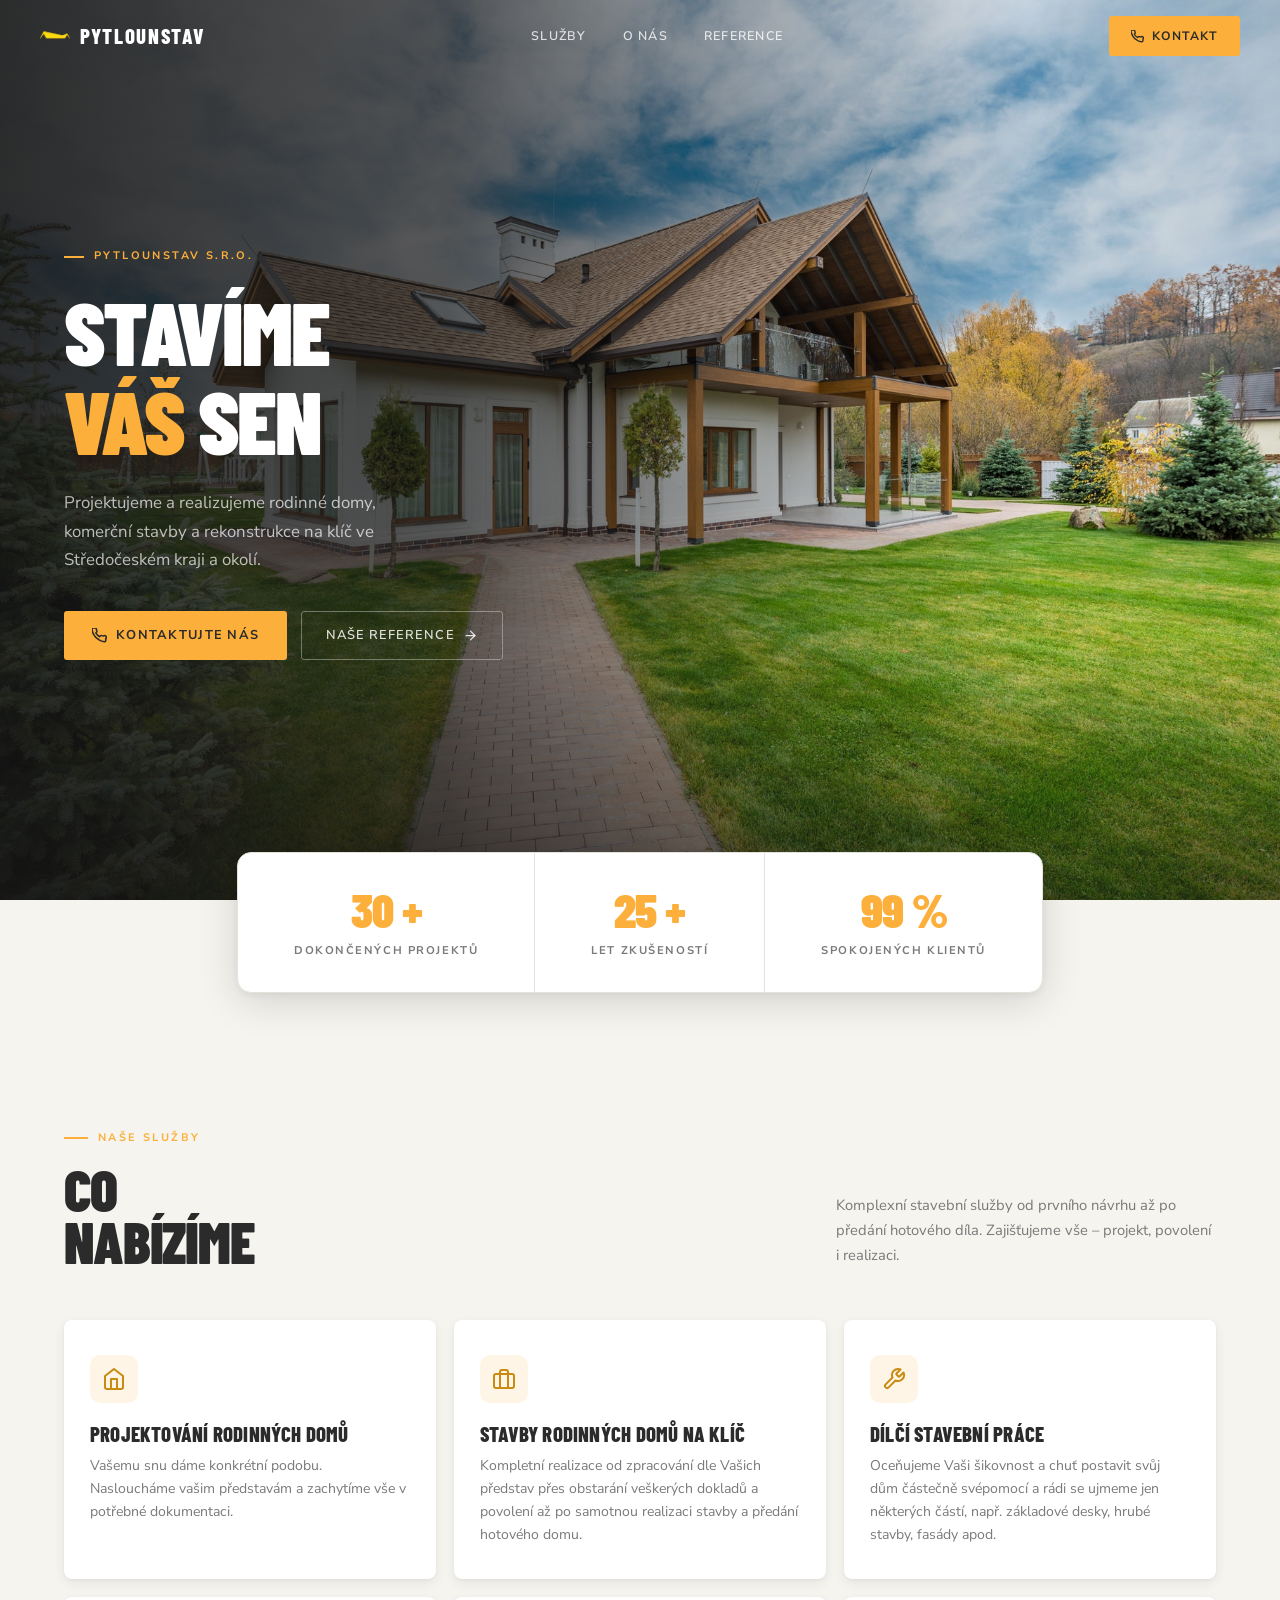
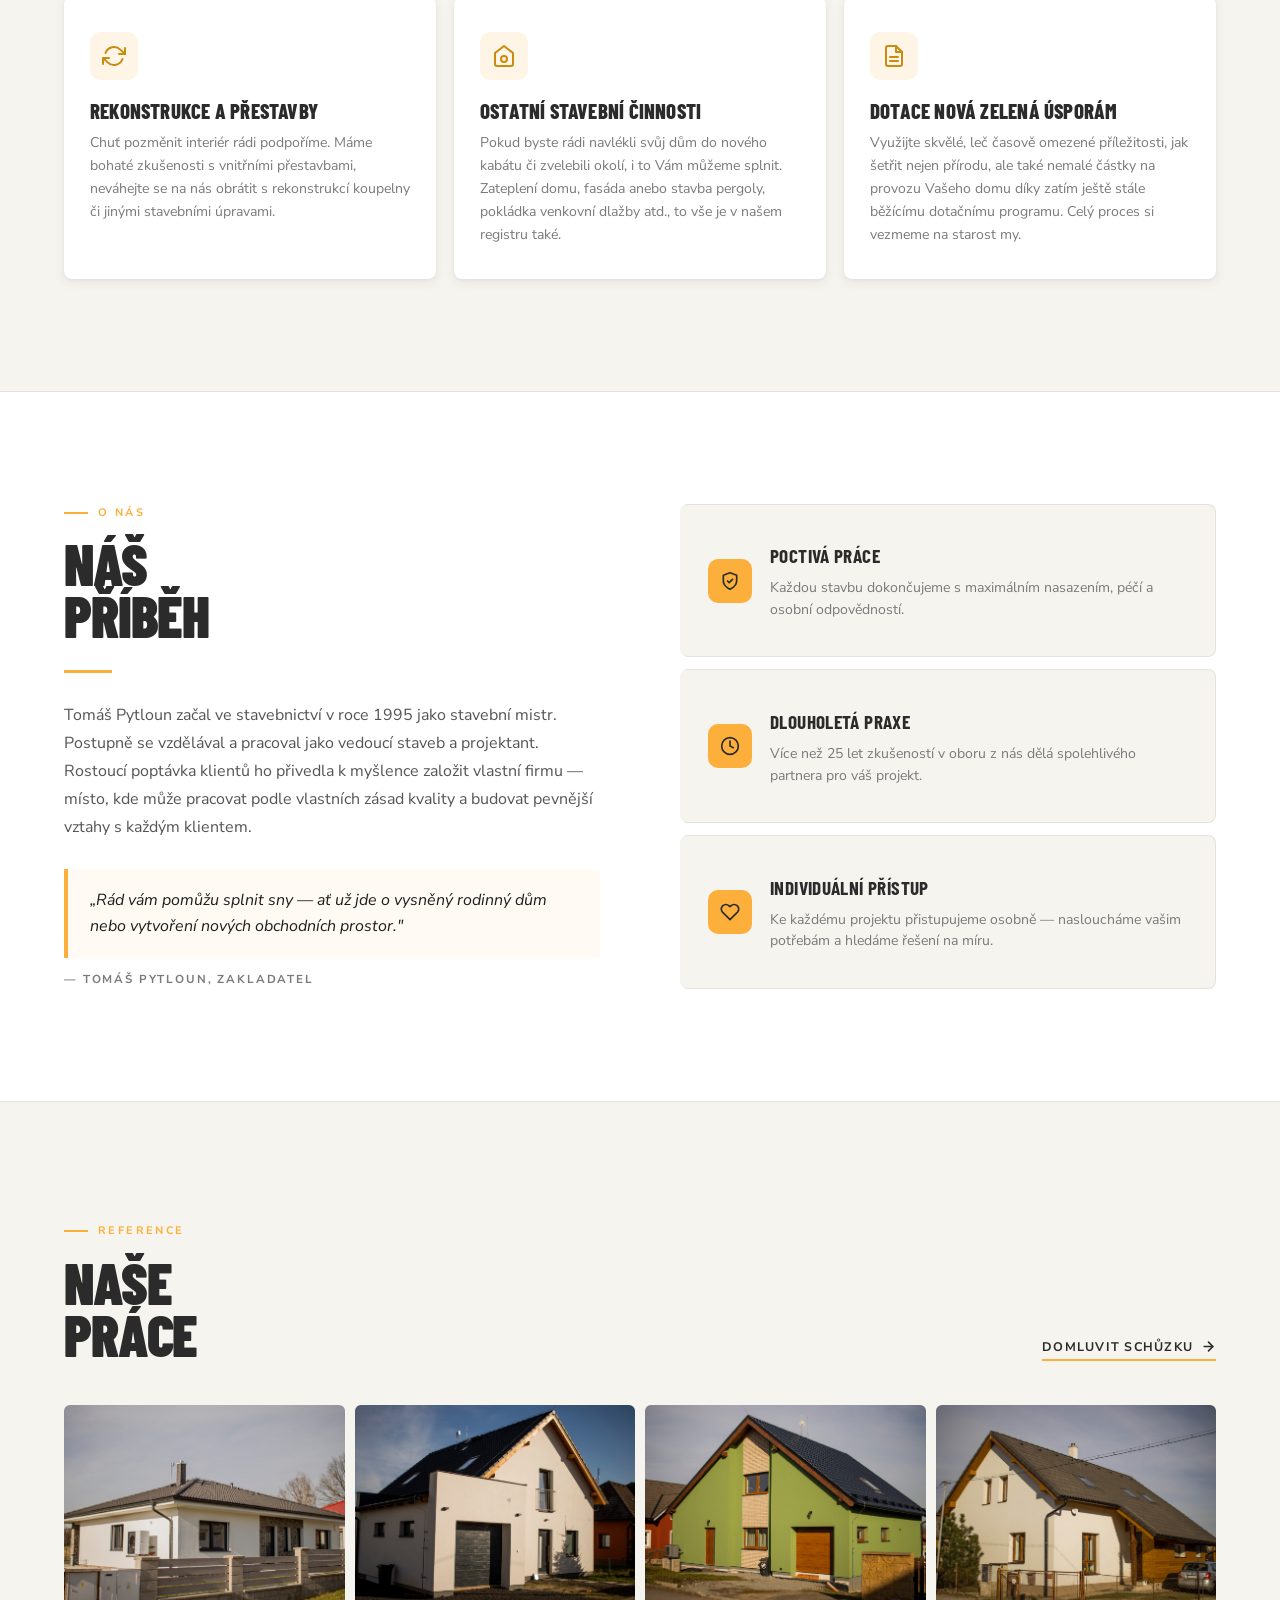
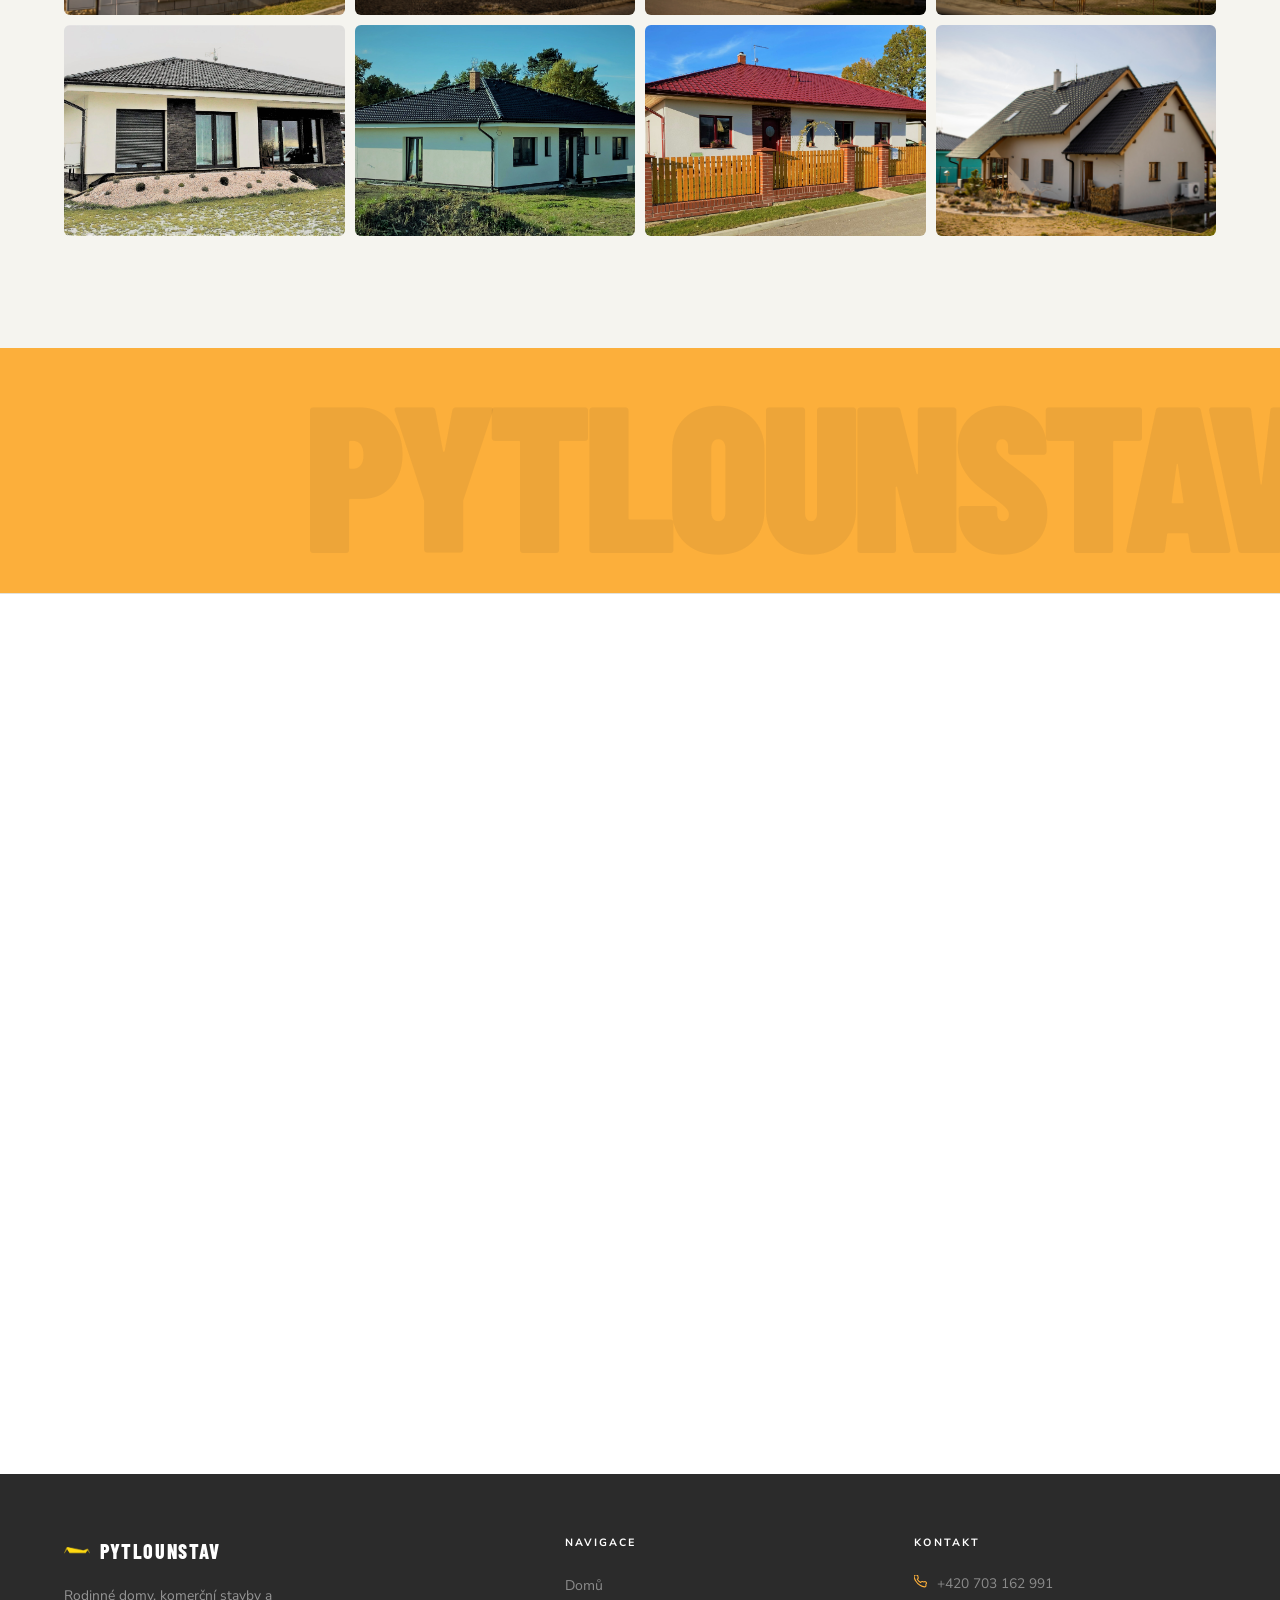
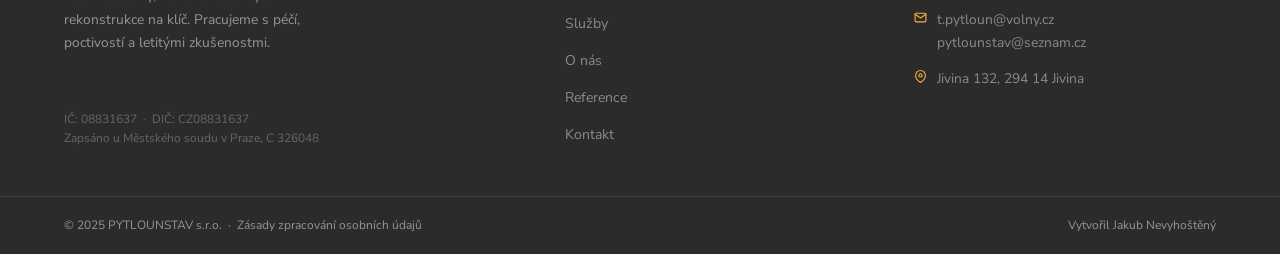
==== index.html @ 1414e933 "first commit" ====
<!DOCTYPE html>
<html lang="cs">
<head>
  <meta charset="UTF-8">
  <meta name="viewport" content="width=device-width, initial-scale=1.0">
  <title>PYTLOUNSTAV s.r.o. — Projektujeme a stavíme váš sen</title>
  <meta name="description" content="Rodinné domy, komerční stavby a rekonstrukce na klíč. Zkušenosti od roku 1995. Jivina, Středočeský kraj.">
  <link rel="preconnect" href="https://fonts.googleapis.com">
  <link rel="preconnect" href="https://fonts.gstatic.com" crossorigin>
  <link rel="stylesheet" href="style.css">
</head>
<body>

  <!-- ═══════════════ NAVBAR ═════════════════════════ -->
  <nav id="navbar">
    <div class="nav-inner">

      <a href="#domů" class="nav-logo">
        <img src="media/logo.png" alt="" class="nav-logo-img">
        PYTLOUNSTAV
      </a>

      <ul class="nav-links">
        <li><a href="#sluzby">Služby</a></li>
        <li><a href="#o-nas">O nás</a></li>
        <li><a href="#reference">Reference</a></li>
      </ul>

      <a href="#kontakt" class="nav-cta">
        <svg width="13" height="13" viewBox="0 0 24 24" fill="none" stroke="currentColor" stroke-width="2.5" stroke-linecap="round" stroke-linejoin="round">
          <path d="M22 16.92v3a2 2 0 01-2.18 2 19.79 19.79 0 01-8.63-3.07A19.5 19.5 0 013.07 10.81 19.79 19.79 0 01.01 2.18 2 2 0 012 0h3a2 2 0 012 1.72c.127.96.361 1.903.7 2.81a2 2 0 01-.45 2.11L6.09 7.91a16 16 0 006 6l1.27-1.27a2 2 0 012.11-.45c.907.339 1.85.573 2.81.7A2 2 0 0122 16.92z"/>
        </svg>
        Kontakt
      </a>

      <button class="menu-btn" id="menuBtn" aria-label="Otevřít menu" aria-expanded="false">
        <span class="bar"></span>
        <span class="bar"></span>
        <span class="bar"></span>
      </button>

    </div>
  </nav>

  <!-- Mobile menu -->
  <div id="mobile-menu" role="dialog" aria-label="Navigace">
    <a href="#sluzby">Služby</a>
    <a href="#o-nas">O nás</a>
    <a href="#reference">Reference</a>
    <a href="#kontakt" class="mob-cta">
      <svg width="13" height="13" viewBox="0 0 24 24" fill="none" stroke="currentColor" stroke-width="2.5" stroke-linecap="round" stroke-linejoin="round">
        <path d="M22 16.92v3a2 2 0 01-2.18 2 19.79 19.79 0 01-8.63-3.07A19.5 19.5 0 013.07 10.81 19.79 19.79 0 01.01 2.18 2 2 0 012 0h3a2 2 0 012 1.72c.127.96.361 1.903.7 2.81a2 2 0 01-.45 2.11L6.09 7.91a16 16 0 006 6l1.27-1.27a2 2 0 012.11-.45c.907.339 1.85.573 2.81.7A2 2 0 0122 16.92z"/>
      </svg>
      Kontakt
    </a>
  </div>

  <!-- ═══════════════ HERO — full bleed ══════════════ -->
  <section id="domů" class="hero">

    <div class="hero-bg">
      <img
        src="media/hero.jpg"
        alt="Rodinný dům od PYTLOUNSTAV"
        class="hero-bg-img"
      >
    </div>

    <div class="hero-content">
      <div class="hero-text">

        <div class="hero-tag">Pytlounstav s.r.o.</div>

        <h1 class="hero-h1">
          Stavíme<br>
          <span class="accent">váš</span> sen
        </h1>

        <p class="hero-sub">
          Projektujeme a realizujeme rodinné domy, komerční stavby
          a rekonstrukce na klíč ve Středočeském kraji a okolí.
        </p>

        <div class="hero-buttons">
          <a href="#kontakt" class="btn-primary">
            <svg width="15" height="15" viewBox="0 0 24 24" fill="none" stroke="currentColor" stroke-width="2.5" stroke-linecap="round" stroke-linejoin="round">
              <path d="M22 16.92v3a2 2 0 01-2.18 2 19.79 19.79 0 01-8.63-3.07A19.5 19.5 0 013.07 10.81 19.79 19.79 0 01.01 2.18 2 2 0 012 0h3a2 2 0 012 1.72c.127.96.361 1.903.7 2.81a2 2 0 01-.45 2.11L6.09 7.91a16 16 0 006 6l1.27-1.27a2 2 0 012.11-.45c.907.339 1.85.573 2.81.7A2 2 0 0122 16.92z"/>
            </svg>
            Kontaktujte nás
          </a>
          <a href="#reference" class="btn-ghost">
            Naše reference
            <svg width="15" height="15" viewBox="0 0 24 24" fill="none" stroke="currentColor" stroke-width="2" stroke-linecap="round" stroke-linejoin="round">
              <line x1="5" y1="12" x2="19" y2="12"/>
              <polyline points="12 5 19 12 12 19"/>
            </svg>
          </a>
        </div>

      </div>
    </div>

  </section>

  <!-- ═══════════════ STATS ══════════════════════════ -->
  <section class="stats-section">
    <div class="stats-group">
      <div class="stat-item">
        <div class="stat-num" data-target="30" data-suffix=" +">0</div>
        <div class="stat-label">Dokončených projektů</div>
      </div>
      <div class="stat-item">
        <div class="stat-num" data-target="25" data-suffix=" +">0</div>
        <div class="stat-label">Let zkušeností</div>
      </div>
      <div class="stat-item">
        <div class="stat-num" data-target="100" data-suffix=" %">0</div>
        <div class="stat-label">Spokojených klientů</div>
      </div>
    </div>
  </section>

  <!-- ═══════════════ SERVICES ═══════════════════════ -->
  <section id="sluzby" class="services-section">
    <div class="services-inner">

      <div class="services-header">
        <div>
          <div class="section-label reveal">Naše služby</div>
          <h2 class="services-h2 reveal reveal-delay-1">Co<br>nabízíme</h2>
        </div>
        <p class="services-desc reveal reveal-delay-2">
          Komplexní stavební služby od prvního návrhu až po předání
          hotového díla. Zajišťujeme vše – projekt, povolení i realizaci.
        </p>
      </div>

      <div class="services-grid">

        <div class="service-card reveal">
          <div class="service-icon">
            <svg width="24" height="24" viewBox="0 0 24 24" fill="none" stroke="currentColor" stroke-width="2" stroke-linecap="round" stroke-linejoin="round">
              <path d="M3 9l9-7 9 7v11a2 2 0 01-2 2H5a2 2 0 01-2-2z"/>
              <polyline points="9 22 9 12 15 12 15 22"/>
            </svg>
          </div>
          <h3 class="service-title">Projektování rodinných domů</h3>
          <p class="service-desc">Vašemu snu dáme konkrétní podobu. Nasloucháme vašim představám a zachytíme vše v potřebné dokumentaci.</p>
        </div>

        <div class="service-card reveal reveal-delay-1">
          <div class="service-icon">
            <svg width="24" height="24" viewBox="0 0 24 24" fill="none" stroke="currentColor" stroke-width="2" stroke-linecap="round" stroke-linejoin="round">
              <rect x="2" y="7" width="20" height="14" rx="2" ry="2"/>
              <path d="M16 21V5a2 2 0 00-2-2h-4a2 2 0 00-2 2v16"/>
            </svg>
          </div>
          <h3 class="service-title">Stavby rodinných domů na klíč</h3>
          <p class="service-desc">Kompletní realizace od zpracování dle Vašich představ přes obstarání veškerých dokladů a povolení až po samotnou realizaci stavby a předání hotového domu.</p>
        </div>

        <div class="service-card reveal reveal-delay-2">
          <div class="service-icon">
            <svg width="24" height="24" viewBox="0 0 24 24" fill="none" stroke="currentColor" stroke-width="2" stroke-linecap="round" stroke-linejoin="round">
              <path d="M14.7 6.3a1 1 0 000 1.4l1.6 1.6a1 1 0 001.4 0l3.77-3.77a6 6 0 01-7.94 7.94l-6.91 6.91a2.12 2.12 0 01-3-3l6.91-6.91a6 6 0 017.94-7.94l-3.76 3.76z"/>
            </svg>
          </div>
          <h3 class="service-title">Dílčí stavební práce</h3>
          <p class="service-desc">Oceňujeme Vaši šikovnost a chuť postavit svůj dům částečně svépomocí a rádi se ujmeme jen některých částí, např. základové desky, hrubé stavby, fasády apod.</p>
        </div>

        <div class="service-card reveal reveal-delay-1">
          <div class="service-icon">
            <svg width="24" height="24" viewBox="0 0 24 24" fill="none" stroke="currentColor" stroke-width="2" stroke-linecap="round" stroke-linejoin="round">
              <polyline points="23 4 23 10 17 10"/>
              <polyline points="1 20 1 14 7 14"/>
              <path d="M3.51 9a9 9 0 0114.85-3.36L23 10M1 14l4.64 4.36A9 9 0 0020.49 15"/>
            </svg>
          </div>
          <h3 class="service-title">Rekonstrukce a přestavby</h3>
          <p class="service-desc">Chuť pozměnit interiér rádi podpoříme. Máme bohaté zkušenosti s vnitřními přestavbami, neváhejte se na nás obrátit s rekonstrukcí koupelny či jinými stavebními úpravami.</p>
        </div>

        <div class="service-card reveal reveal-delay-2">
          <div class="service-icon">
            <svg width="24" height="24" viewBox="0 0 24 24" fill="none" stroke="currentColor" stroke-width="2" stroke-linecap="round" stroke-linejoin="round">
              <path d="M3 9l9-7 9 7v11a2 2 0 01-2 2H5a2 2 0 01-2-2z"/>
              <circle cx="12" cy="15" r="3"/>
            </svg>
          </div>
          <h3 class="service-title">Ostatní stavební činnosti</h3>
          <p class="service-desc">Pokud byste rádi navlékli svůj dům do nového kabátu či zvelebili okolí, i to Vám můžeme splnit. Zateplení domu, fasáda anebo stavba pergoly, pokládka venkovní dlažby atd., to vše je v našem registru také.</p>
        </div>

        <div class="service-card reveal reveal-delay-3">
          <div class="service-icon">
            <svg width="24" height="24" viewBox="0 0 24 24" fill="none" stroke="currentColor" stroke-width="2" stroke-linecap="round" stroke-linejoin="round">
              <path d="M14 2H6a2 2 0 00-2 2v16a2 2 0 002 2h12a2 2 0 002-2V8z"/>
              <polyline points="14 2 14 8 20 8"/>
              <line x1="16" y1="13" x2="8" y2="13"/>
              <line x1="16" y1="17" x2="8" y2="17"/>
            </svg>
          </div>
          <h3 class="service-title">Dotace Nová zelená úsporám</h3>
          <p class="service-desc">Využijte skvělé, leč časově omezené příležitosti, jak šetřit nejen přírodu, ale také nemalé částky na provozu Vašeho domu díky zatím ještě stále běžícímu dotačnímu programu. Celý proces si vezmeme na starost my.</p>
        </div>

      </div>
    </div>
  </section>

  <!-- ═══════════════ ABOUT ═══════════════════════════ -->
  <section id="o-nas" class="about-section">
    <div class="about-inner">

      <div class="about-left">
        <div class="section-label reveal">O nás</div>
        <h2 class="about-h2 reveal reveal-delay-1">Náš<br>příběh</h2>
        <div class="about-rule reveal reveal-delay-2"></div>

        <p class="about-body reveal reveal-delay-2">
          Tomáš Pytloun začal ve stavebnictví v roce 1995 jako stavební mistr.
          Postupně se vzdělával a pracoval jako vedoucí staveb a projektant.
          Rostoucí poptávka klientů ho přivedla k myšlence založit vlastní firmu —
          místo, kde může pracovat podle vlastních zásad kvality a budovat
          pevnější vztahy s každým klientem.
        </p>

        <blockquote class="about-quote reveal reveal-delay-3">
          „Rád vám pomůžu splnit sny — ať už jde o vysněný rodinný dům
          nebo vytvoření nových obchodních prostor."
        </blockquote>
        <p class="about-author reveal reveal-delay-3">— Tomáš Pytloun, zakladatel</p>
      </div>

      <div class="values">

        <div class="value-card reveal reveal-delay-1">
          <div class="value-icon">
            <svg width="20" height="20" viewBox="0 0 24 24" fill="none" stroke="currentColor" stroke-width="2" stroke-linecap="round" stroke-linejoin="round">
              <path d="M12 22s8-4 8-10V5l-8-3-8 3v7c0 6 8 10 8 10z"/>
              <polyline points="9 12 11 14 15 10"/>
            </svg>
          </div>
          <div>
            <div class="value-title">Poctivá práce</div>
            <p class="value-desc">Každou stavbu dokončujeme s maximálním nasazením, péčí a osobní odpovědností.</p>
          </div>
        </div>

        <div class="value-card reveal reveal-delay-2">
          <div class="value-icon">
            <svg width="20" height="20" viewBox="0 0 24 24" fill="none" stroke="currentColor" stroke-width="2" stroke-linecap="round" stroke-linejoin="round">
              <circle cx="12" cy="12" r="10"/>
              <polyline points="12 6 12 12 16 14"/>
            </svg>
          </div>
          <div>
            <div class="value-title">Dlouholetá praxe</div>
            <p class="value-desc">Více než 25 let zkušeností v oboru z nás dělá spolehlivého partnera pro váš projekt.</p>
          </div>
        </div>

        <div class="value-card reveal reveal-delay-3">
          <div class="value-icon">
            <svg width="20" height="20" viewBox="0 0 24 24" fill="none" stroke="currentColor" stroke-width="2" stroke-linecap="round" stroke-linejoin="round">
              <path d="M20.84 4.61a5.5 5.5 0 00-7.78 0L12 5.67l-1.06-1.06a5.5 5.5 0 00-7.78 7.78l1.06 1.06L12 21.23l7.78-7.78 1.06-1.06a5.5 5.5 0 000-7.78z"/>
            </svg>
          </div>
          <div>
            <div class="value-title">Individuální přístup</div>
            <p class="value-desc">Ke každému projektu přistupujeme osobně — nasloucháme vašim potřebám a hledáme řešení na míru.</p>
          </div>
        </div>

      </div>

    </div>
  </section>

  <!-- ═══════════════ PORTFOLIO ══════════════════════ -->
  <section id="reference" class="portfolio-section">
    <div class="portfolio-inner">

      <div class="portfolio-header">
        <div>
          <div class="section-label reveal">Reference</div>
          <h2 class="portfolio-h2 reveal reveal-delay-1">Naše<br>práce</h2>
        </div>
        <a href="#kontakt" class="portfolio-link reveal reveal-delay-2">
          Domluvit schůzku
          <svg width="15" height="15" viewBox="0 0 24 24" fill="none" stroke="currentColor" stroke-width="2.5" stroke-linecap="round" stroke-linejoin="round">
            <line x1="5" y1="12" x2="19" y2="12"/>
            <polyline points="12 5 19 12 12 19"/>
          </svg>
        </a>
      </div>

      <div class="portfolio-grid">
        <div class="portfolio-item reveal"           data-index="0"><img src="media/reference/IMG_0003-scaled.jpg" alt="Rodinný dům — referenční projekt PYTLOUNSTAV"></div>
        <div class="portfolio-item reveal reveal-delay-1" data-index="1"><img src="media/reference/IMG_0024-scaled.jpg" alt="Rodinný dům — referenční projekt PYTLOUNSTAV"></div>
        <div class="portfolio-item reveal reveal-delay-2" data-index="2"><img src="media/reference/IMG_0034-scaled.jpg" alt="Rodinný dům — referenční projekt PYTLOUNSTAV"></div>
        <div class="portfolio-item reveal reveal-delay-3" data-index="3"><img src="media/reference/IMG_0050-scaled.jpg" alt="Rodinný dům — referenční projekt PYTLOUNSTAV"></div>
        <div class="portfolio-item reveal reveal-delay-1" data-index="4"><img src="media/reference/IMG_4329-5-scaled.jpg" alt="Rodinný dům — referenční projekt PYTLOUNSTAV"></div>
        <div class="portfolio-item reveal reveal-delay-2" data-index="5"><img src="media/reference/IMG_7160-1-scaled.jpg" alt="Rodinný dům — referenční projekt PYTLOUNSTAV"></div>
        <div class="portfolio-item reveal reveal-delay-3" data-index="6"><img src="media/reference/IMG_7165-scaled.jpg" alt="Rodinný dům — referenční projekt PYTLOUNSTAV"></div>
        <div class="portfolio-item reveal reveal-delay-4" data-index="7"><img src="media/reference/IMG_9966-scaled.jpg" alt="Rodinný dům — referenční projekt PYTLOUNSTAV"></div>
      </div>

    </div>
  </section>

  <!-- ═══════════════ CTA STRIP ══════════════════════ -->
  <section class="cta-strip">
    <div class="cta-inner">
      <h2 class="cta-h2 reveal">
        Líbí se vám naše práce? Neváhejte nás kontaktovat.
      </h2>
      <a href="#kontakt" class="btn-dark reveal reveal-delay-2">
        Domluvit schůzku
        <svg width="15" height="15" viewBox="0 0 24 24" fill="none" stroke="currentColor" stroke-width="2.5" stroke-linecap="round" stroke-linejoin="round">
          <line x1="5" y1="12" x2="19" y2="12"/>
          <polyline points="12 5 19 12 12 19"/>
        </svg>
      </a>
    </div>
  </section>

  <!-- ═══════════════ CONTACT ════════════════════════ -->
  <section id="kontakt" class="contact-section">
    <div class="contact-inner">

      <!-- Left: contact info -->
      <div>
        <div class="section-label reveal">Kontakt</div>
        <h2 class="contact-h2 reveal reveal-delay-1">Pojďme<br>se sejít</h2>
        <p class="contact-sub reveal reveal-delay-2">
          Rádi se s Vámi podělíme o letité zkušenosti z praxe a probereme s Vámi možnosti tak, aby se proveditelnost mohla potkat s Vaším snem.
        </p>

        <div class="contact-items">
          <div class="contact-item reveal reveal-delay-1">
            <div class="contact-icon">
              <svg width="17" height="17" viewBox="0 0 24 24" fill="none" stroke="currentColor" stroke-width="2" stroke-linecap="round" stroke-linejoin="round">
                <path d="M22 16.92v3a2 2 0 01-2.18 2 19.79 19.79 0 01-8.63-3.07A19.5 19.5 0 013.07 10.81 19.79 19.79 0 01.01 2.18 2 2 0 012 0h3a2 2 0 012 1.72c.127.96.361 1.903.7 2.81a2 2 0 01-.45 2.11L6.09 7.91a16 16 0 006 6l1.27-1.27a2 2 0 012.11-.45c.907.339 1.85.573 2.81.7A2 2 0 0122 16.92z"/>
              </svg>
            </div>
            <div>
              <div class="contact-item-label">Telefon</div>
              <a href="tel:+420703162991" class="contact-item-value">+420 703 162 991</a>
            </div>
          </div>

          <div class="contact-item reveal reveal-delay-2">
            <div class="contact-icon">
              <svg width="17" height="17" viewBox="0 0 24 24" fill="none" stroke="currentColor" stroke-width="2" stroke-linecap="round" stroke-linejoin="round">
                <path d="M4 4h16c1.1 0 2 .9 2 2v12c0 1.1-.9 2-2 2H4c-1.1 0-2-.9-2-2V6c0-1.1.9-2 2-2z"/>
                <polyline points="22,6 12,13 2,6"/>
              </svg>
            </div>
            <div>
              <div class="contact-item-label">E-mail</div>
              <a href="mailto:t.pytloun@volny.cz" class="contact-item-value">t.pytloun@volny.cz</a>
              <a href="mailto:pytlounstav@seznam.cz" class="contact-item-value2">pytlounstav@seznam.cz</a>
            </div>
          </div>

          <div class="contact-item reveal reveal-delay-3">
            <div class="contact-icon">
              <svg width="17" height="17" viewBox="0 0 24 24" fill="none" stroke="currentColor" stroke-width="2" stroke-linecap="round" stroke-linejoin="round">
                <path d="M21 10c0 7-9 13-9 13s-9-6-9-13a9 9 0 0118 0z"/>
                <circle cx="12" cy="10" r="3"/>
              </svg>
            </div>
            <div>
              <div class="contact-item-label">Adresa</div>
              <div class="contact-item-value">Jivina 132</div>
              <div class="contact-item-value2">294 14 Jivina</div>
            </div>
          </div>
        </div>

      </div>

      <!-- Right: sticky map -->
      <div class="contact-visual reveal reveal-delay-2">
        <iframe
          class="contact-map-iframe"
          src="https://maps.google.com/maps?q=Jivina+132,+294+14+Jivina,+Czech+Republic&z=16&output=embed"
          title="Mapa — PYTLOUNSTAV, Jivina"
          allowfullscreen
          loading="lazy"
          referrerpolicy="no-referrer-when-downgrade"
        ></iframe>
      </div>

    </div>
  </section>

  <!-- ═══════════════ FOOTER ════════════════════════ -->
  <footer class="footer">
    <div class="footer-inner">

      <div>
        <div class="footer-brand">
          <img src="media/logo.png" alt="" class="footer-logo-img">
          PYTLOUNSTAV
        </div>
        <p class="footer-about">
          Rodinné domy, komerční stavby a rekonstrukce na klíč.
          Pracujeme s péčí, poctivostí a letitými zkušenostmi.
        </p>
        <p class="footer-legal">
          IČ: 08831637 &nbsp;·&nbsp; DIČ: CZ08831637<br>
          Zapsáno u Městského soudu v Praze, C 326048
        </p>
      </div>

      <div>
        <div class="footer-heading">Navigace</div>
        <ul class="footer-links">
          <li><a href="#domů">Domů</a></li>
          <li><a href="#sluzby">Služby</a></li>
          <li><a href="#o-nas">O nás</a></li>
          <li><a href="#reference">Reference</a></li>
          <li><a href="#kontakt">Kontakt</a></li>
        </ul>
      </div>

      <div>
        <div class="footer-heading">Kontakt</div>
        <div class="footer-contact-item">
          <svg width="13" height="13" viewBox="0 0 24 24" fill="none" stroke="currentColor" stroke-width="2" stroke-linecap="round" stroke-linejoin="round">
            <path d="M22 16.92v3a2 2 0 01-2.18 2 19.79 19.79 0 01-8.63-3.07A19.5 19.5 0 013.07 10.81 19.79 19.79 0 01.01 2.18 2 2 0 012 0h3a2 2 0 012 1.72c.127.96.361 1.903.7 2.81a2 2 0 01-.45 2.11L6.09 7.91a16 16 0 006 6l1.27-1.27a2 2 0 012.11-.45c.907.339 1.85.573 2.81.7A2 2 0 0122 16.92z"/>
          </svg>
          <a href="tel:+420703162991">+420 703 162 991</a>
        </div>
        <div class="footer-contact-item">
          <svg width="13" height="13" viewBox="0 0 24 24" fill="none" stroke="currentColor" stroke-width="2" stroke-linecap="round" stroke-linejoin="round">
            <path d="M4 4h16c1.1 0 2 .9 2 2v12c0 1.1-.9 2-2 2H4c-1.1 0-2-.9-2-2V6c0-1.1.9-2 2-2z"/>
            <polyline points="22,6 12,13 2,6"/>
          </svg>
          <div>
            <a href="mailto:t.pytloun@volny.cz">t.pytloun@volny.cz</a>
            <a href="mailto:pytlounstav@seznam.cz">pytlounstav@seznam.cz</a>
          </div>
        </div>
        <div class="footer-contact-item">
          <svg width="13" height="13" viewBox="0 0 24 24" fill="none" stroke="currentColor" stroke-width="2" stroke-linecap="round" stroke-linejoin="round">
            <path d="M21 10c0 7-9 13-9 13s-9-6-9-13a9 9 0 0118 0z"/>
            <circle cx="12" cy="10" r="3"/>
          </svg>
          <span>Jivina 132, 294 14 Jivina</span>
        </div>
      </div>

    </div>

    <div class="footer-bottom">
      <span>&copy; 2025 PYTLOUNSTAV s.r.o. &nbsp;·&nbsp; <a href="/zasady-zpracovani-osobnich-udaju" class="footer-bottom-link">Zásady zpracování osobních údajů</a></span>
      <span>Vytvořil Jakub Nevyhoštěný</span>
    </div>
  </footer>

  <!-- ═══════════════ LIGHTBOX ═══════════════════════ -->
  <div id="lightbox" class="lightbox" role="dialog" aria-modal="true" aria-label="Prohlížeč fotografií">
    <button class="lightbox-close" id="lightboxClose" aria-label="Zavřít">
      <svg width="18" height="18" viewBox="0 0 24 24" fill="none" stroke="currentColor" stroke-width="2.5" stroke-linecap="round">
        <line x1="18" y1="6" x2="6" y2="18"/>
        <line x1="6" y1="6" x2="18" y2="18"/>
      </svg>
    </button>
    <button class="lightbox-nav lightbox-prev" id="lightboxPrev" aria-label="Předchozí fotografie">
      <svg width="20" height="20" viewBox="0 0 24 24" fill="none" stroke="currentColor" stroke-width="2.5" stroke-linecap="round" stroke-linejoin="round">
        <polyline points="15 18 9 12 15 6"/>
      </svg>
    </button>
    <button class="lightbox-nav lightbox-next" id="lightboxNext" aria-label="Další fotografie">
      <svg width="20" height="20" viewBox="0 0 24 24" fill="none" stroke="currentColor" stroke-width="2.5" stroke-linecap="round" stroke-linejoin="round">
        <polyline points="9 18 15 12 9 6"/>
      </svg>
    </button>
    <div class="lightbox-body">
      <img class="lightbox-img" id="lightboxImg" src="" alt="">
    </div>
    <div class="lightbox-counter" id="lightboxCounter">1 / 8</div>
  </div>

  <!-- Scroll to top -->
  <button class="scroll-top" id="scrollTop" aria-label="Zpět nahoru">
    <svg width="18" height="18" viewBox="0 0 24 24" fill="none" stroke="currentColor" stroke-width="2.5" stroke-linecap="round" stroke-linejoin="round">
      <polyline points="18 15 12 9 6 15"/>
    </svg>
  </button>

  <script src="script.js"></script>
</body>
</html>
---- style.css ----
/* =========================================================
   PYTLOUNSTAV — Global Styles
   Palette: #2b2b2b | #fcaf3b | #77b978 | #f37262 | #fff
   ========================================================= */

@import url('https://fonts.googleapis.com/css2?family=Barlow+Condensed:wght@600;700;800;900&family=Nunito+Sans:ital,wght@0,300;0,400;0,500;0,600;0,700;1,400&display=swap');

*, *::before, *::after { box-sizing: border-box; margin: 0; padding: 0; }

:root {
  --dark:   #2b2b2b;
  --yellow: #fcaf3b;
  --green:  #77b978;
  --coral:  #f37262;
  --white:  #ffffff;
  --warm:   #f5f4ef;
  --warm-2: #ebe9e1;
  --text:   #1e1e1e;
  --muted:  #7a7a7a;
  --border: #e4e2da;
  --nav-h:  72px;

  --shadow-sm:   0 1px 3px rgba(43,43,43,0.05), 0 4px 12px rgba(43,43,43,0.07);
  --shadow-card: 0 2px 4px rgba(43,43,43,0.04), 0 8px 20px rgba(43,43,43,0.08), 0 20px 40px rgba(43,43,43,0.05);
  --shadow-card-hover: 0 4px 8px rgba(43,43,43,0.06), 0 16px 32px rgba(43,43,43,0.11), 0 32px 56px rgba(43,43,43,0.07);
  --shadow-yellow: 0 4px 12px rgba(252,175,59,0.3), 0 12px 32px rgba(252,175,59,0.18);
}

html { scroll-behavior: smooth; font-size: 16px; }

body {
  font-family: 'Nunito Sans', system-ui, sans-serif;
  font-weight: 400;
  line-height: 1.7;
  color: var(--text);
  background: var(--warm);
  overflow-x: hidden;
}

/* ─── SECTION LABEL ──────────────────────────────────── */
.section-label {
  display: inline-flex;
  align-items: center;
  gap: 10px;
  font-size: 0.68rem;
  font-weight: 700;
  letter-spacing: 0.22em;
  text-transform: uppercase;
  color: var(--yellow);
}

.section-label::before {
  content: '';
  display: block;
  width: 24px;
  height: 2px;
  background: var(--yellow);
  flex-shrink: 0;
}

/* ─── NAVBAR ─────────────────────────────────────────── */
#navbar {
  position: fixed;
  top: 0; left: 0; right: 0;
  z-index: 100;
  height: var(--nav-h);
  transition: background 0.35s ease, box-shadow 0.35s ease;
  background: transparent;
}

#navbar .nav-logo   { color: var(--white); }
#navbar .nav-links a { color: rgba(255,255,255,0.8); }
#navbar .menu-btn   { color: var(--white); }

#navbar.scrolled {
  background: rgba(255,255,255,0.97);
  backdrop-filter: blur(14px);
  box-shadow: 0 1px 0 var(--border), 0 4px 24px rgba(43,43,43,0.06);
}

#navbar.scrolled .nav-logo   { color: var(--dark); }
#navbar.scrolled .nav-links a { color: rgba(43,43,43,0.6); }
#navbar.scrolled .menu-btn   { color: var(--dark); }

.nav-inner {
  max-width: 1280px;
  margin: 0 auto;
  padding: 0 40px;
  height: 100%;
  display: flex;
  align-items: center;
  justify-content: space-between;
}

.nav-logo {
  display: flex;
  align-items: center;
  gap: 10px;
  text-decoration: none;
  font-family: 'Barlow Condensed', sans-serif;
  font-size: 1.3rem;
  font-weight: 800;
  letter-spacing: 0.08em;
  text-transform: uppercase;
  transition: color 0.3s ease;
}

.nav-logo-img {
  height: 30px;
  width: auto;
  display: block;
  /* Always visible regardless of navbar state */
  filter: brightness(0) saturate(100%) invert(73%) sepia(76%) saturate(510%) hue-rotate(1deg) brightness(104%) contrast(100%);
}

.nav-links {
  display: flex;
  align-items: center;
  gap: 36px;
  list-style: none;
}

.nav-links a {
  text-decoration: none;
  font-size: 0.78rem;
  font-weight: 600;
  letter-spacing: 0.1em;
  text-transform: uppercase;
  transition: color 0.2s ease;
  position: relative;
  padding-bottom: 2px;
}

.nav-links a::after {
  content: '';
  position: absolute;
  bottom: -2px; left: 0;
  width: 0; height: 2px;
  background: var(--yellow);
  transition: width 0.25s ease;
}

.nav-links a:hover::after,
.nav-links a.active::after { width: 100%; }

#navbar .nav-links a:hover { color: var(--white); }
#navbar.scrolled .nav-links a:hover { color: var(--dark); }
#navbar .nav-links a.active { color: var(--white); }
#navbar.scrolled .nav-links a.active { color: var(--dark); }

.nav-cta {
  display: inline-flex;
  align-items: center;
  gap: 8px;
  padding: 10px 22px;
  background: var(--yellow);
  color: var(--dark);
  font-size: 0.76rem;
  font-weight: 700;
  letter-spacing: 0.08em;
  text-transform: uppercase;
  text-decoration: none;
  border-radius: 3px;
  transition: background 0.2s ease, transform 0.2s ease, box-shadow 0.2s ease;
}

.nav-cta:hover {
  background: #f5a520;
  transform: translateY(-1px);
  box-shadow: var(--shadow-yellow);
}

.nav-cta:active { transform: translateY(0); }

.menu-btn {
  display: none;
  flex-direction: column;
  justify-content: center;
  gap: 5px;
  background: none;
  border: none;
  cursor: pointer;
  padding: 4px;
  transition: color 0.3s ease;
}

/* Hamburger bars */
.bar {
  display: block;
  width: 22px;
  height: 2px;
  background: currentColor;
  border-radius: 2px;
  transform-origin: center;
  transition: transform 0.3s cubic-bezier(0.4, 0, 0.2, 1), opacity 0.2s ease;
}

.menu-btn.open .bar:nth-child(1) { transform: translateY(7px) rotate(45deg); }
.menu-btn.open .bar:nth-child(2) { opacity: 0; transform: scaleX(0); }
.menu-btn.open .bar:nth-child(3) { transform: translateY(-7px) rotate(-45deg); }

/* Mobile menu — slides out from under navbar */
#mobile-menu {
  display: flex;
  position: fixed;
  top: var(--nav-h);
  left: 0;
  right: 0;
  background: var(--white);
  z-index: 99;
  padding: 32px 32px 28px;
  flex-direction: column;
  gap: 4px;
  border-top: 1px solid var(--border);
  box-shadow: 0 12px 32px rgba(0,0,0,0.1);
  transform: translateY(-12px);
  opacity: 0;
  pointer-events: none;
  transition: transform 0.32s cubic-bezier(0.4, 0, 0.2, 1), opacity 0.25s ease;
}

#mobile-menu.open {
  transform: translateY(0);
  opacity: 1;
  pointer-events: all;
}

#mobile-menu a {
  font-family: 'Barlow Condensed', sans-serif;
  font-size: 2.4rem;
  font-weight: 800;
  letter-spacing: -0.01em;
  text-transform: uppercase;
  color: var(--dark);
  text-decoration: none;
  padding: 8px 0;
  border-bottom: 1px solid var(--border);
  transition: color 0.2s ease, padding-left 0.2s ease;
}

#mobile-menu a:hover { color: var(--yellow); padding-left: 12px; }

#mobile-menu .mob-cta {
  margin-top: 24px;
  display: inline-flex;
  align-items: center;
  gap: 8px;
  width: fit-content;
  padding: 12px 28px;
  background: var(--yellow);
  color: var(--dark);
  font-family: 'Barlow Condensed', sans-serif;
  font-size: 1rem;
  font-weight: 700;
  letter-spacing: 0.1em;
  text-transform: uppercase;
  border-radius: 3px;
  text-decoration: none;
  border-bottom: none;
}

#mobile-menu .mob-cta:hover { background: #f5a520; padding-left: 28px; color: var(--dark); }

/* ─── HERO — full bleed ──────────────────────────────── */
.hero {
  position: relative;
  min-height: 100svh;
  display: flex;
  flex-direction: column;
  overflow: hidden;
  padding-bottom: 64px; /* room for overlapping stats card */
}

/* Background photo */
.hero-bg {
  position: absolute;
  inset: 0;
  z-index: 0;
}

.hero-bg-img {
  width: 100%;
  height: 100%;
  object-fit: cover;
  object-position: center 35%;
  display: block;
}

/* Gradient overlay: dark left for text, reveals photo on right */
.hero-bg::after {
  content: '';
  position: absolute;
  inset: 0;
  background:
    linear-gradient(to right,
      rgba(20,20,20,0.88) 0%,
      rgba(20,20,20,0.68) 35%,
      rgba(20,20,20,0.22) 62%,
      rgba(20,20,20,0.0)  80%
    ),
    linear-gradient(to top,
      rgba(20,20,20,0.55) 0%,
      transparent 28%
    );
}

/* Content sits over overlay */
.hero-content {
  position: relative;
  z-index: 2;
  flex: 1;
  display: flex;
  align-items: center;
  max-width: 1280px;
  margin: 0 auto;
  width: 100%;
  padding: calc(var(--nav-h) + 48px) 64px 56px;
}

.hero-text { max-width: 52%; }

.hero-tag {
  display: inline-flex;
  align-items: center;
  gap: 10px;
  font-size: 0.68rem;
  font-weight: 700;
  letter-spacing: 0.22em;
  text-transform: uppercase;
  color: var(--yellow);
  margin-bottom: 20px;
}

.hero-tag::before {
  content: '';
  display: block;
  width: 20px;
  height: 2px;
  background: var(--yellow);
}

.hero-h1 {
  font-family: 'Barlow Condensed', sans-serif;
  font-weight: 900;
  font-size: clamp(4.5rem, 7vw, 8.5rem);
  line-height: 1;
  letter-spacing: -0.025em;
  text-transform: uppercase;
  color: var(--white);
}

.hero-h1 .accent { color: var(--yellow); }

.hero-sub {
  margin-top: 24px;
  font-size: 1.05rem;
  font-weight: 400;
  color: rgba(255,255,255,0.7);
  line-height: 1.7;
  max-width: 380px;
}

.hero-buttons {
  display: flex;
  align-items: center;
  gap: 14px;
  margin-top: 36px;
  flex-wrap: wrap;
}

.btn-primary {
  display: inline-flex;
  align-items: center;
  gap: 9px;
  padding: 14px 28px;
  background: var(--yellow);
  color: var(--dark);
  font-weight: 700;
  font-size: 0.8rem;
  letter-spacing: 0.1em;
  text-transform: uppercase;
  text-decoration: none;
  border-radius: 3px;
  transition: background 0.2s ease, transform 0.2s ease, box-shadow 0.2s ease;
  cursor: pointer;
}

.btn-primary:hover {
  background: #f5a520;
  transform: translateY(-2px);
  box-shadow: var(--shadow-yellow);
}

.btn-primary:active { transform: translateY(0); }

.btn-ghost {
  display: inline-flex;
  align-items: center;
  gap: 8px;
  padding: 13px 24px;
  border: 1.5px solid rgba(255,255,255,0.35);
  color: rgba(255,255,255,0.85);
  font-weight: 600;
  font-size: 0.8rem;
  letter-spacing: 0.08em;
  text-transform: uppercase;
  text-decoration: none;
  border-radius: 3px;
  transition: border-color 0.2s ease, color 0.2s ease, background 0.2s ease;
}

.btn-ghost:hover {
  border-color: rgba(255,255,255,0.7);
  color: var(--white);
  background: rgba(255,255,255,0.08);
}

/* ─── STATS SECTION ──────────────────────────────────── */
.stats-section {
  background: transparent;
  padding: 0 40px 48px;
  display: flex;
  justify-content: center;
  position: relative;
  z-index: 10;
  margin-top: -48px;
}

.stats-group {
  display: inline-flex;
  align-items: stretch;
  background: var(--white);
  border-radius: 14px;
  box-shadow: 0 8px 40px rgba(0,0,0,0.14), 0 2px 8px rgba(0,0,0,0.06);
  border: 1px solid var(--border);
  overflow: hidden;
}

.stat-item {
  padding: 32px 56px;
  text-align: center;
  border-right: 1px solid var(--border);
  display: flex;
  flex-direction: column;
  align-items: center;
}

.stat-item:last-child { border-right: none; }

.stat-num {
  font-family: 'Barlow Condensed', sans-serif;
  font-size: 3rem;
  font-weight: 900;
  color: var(--yellow);
  line-height: 1;
  letter-spacing: -0.02em;
}

.stat-label {
  font-size: 0.7rem;
  font-weight: 700;
  letter-spacing: 0.14em;
  text-transform: uppercase;
  color: var(--muted);
  margin-top: 8px;
  white-space: nowrap;
}

/* ─── SERVICES ───────────────────────────────────────── */
.services-section {
  background: var(--warm);
  padding: 80px 0 112px;
}

.services-inner {
  max-width: 1280px;
  margin: 0 auto;
  padding: 0 64px;
}

.services-header {
  display: grid;
  grid-template-columns: 1fr auto;
  align-items: end;
  margin-bottom: 52px;
  gap: 32px;
}

.services-h2 {
  font-family: 'Barlow Condensed', sans-serif;
  font-size: clamp(3rem, 4.5vw, 5rem);
  font-weight: 900;
  text-transform: uppercase;
  letter-spacing: -0.02em;
  line-height: 0.9;
  color: var(--dark);
  margin-top: 16px;
}

.services-desc {
  max-width: 380px;
  color: var(--muted);
  font-size: 0.92rem;
  line-height: 1.7;
}

.services-grid {
  display: grid;
  grid-template-columns: repeat(3, 1fr);
  gap: 18px;
}

.service-card {
  background: var(--white);
  border-radius: 8px;
  padding: 32px 26px;
  border-top: 3px solid transparent;
  box-shadow: var(--shadow-sm);
  transition: border-top-color 0.25s ease, transform 0.25s ease, box-shadow 0.25s ease;
  cursor: default;
}

.service-card:hover {
  border-top-color: var(--yellow);
  transform: translateY(-5px);
  box-shadow: var(--shadow-card-hover);
}

.service-icon {
  width: 48px; height: 48px;
  margin-bottom: 20px;
  display: flex;
  align-items: center;
  justify-content: center;
  background: rgba(252,175,59,0.12);
  border-radius: 10px;
  color: #c98b10;
  transition: background 0.25s ease, color 0.25s ease;
}

.service-card:hover .service-icon {
  background: var(--yellow);
  color: var(--dark);
}

.service-title {
  font-family: 'Barlow Condensed', sans-serif;
  font-size: 1.3rem;
  font-weight: 800;
  text-transform: uppercase;
  letter-spacing: 0.01em;
  color: var(--dark);
  margin-bottom: 8px;
  line-height: 1.1;
}

.service-desc {
  font-size: 0.88rem;
  color: var(--muted);
  line-height: 1.65;
}

/* ─── ABOUT ──────────────────────────────────────────── */
.about-section {
  background: var(--white);
  padding: 112px 0;
  border-top: 1px solid var(--border);
}

.about-inner {
  max-width: 1280px;
  margin: 0 auto;
  padding: 0 64px;
  display: grid;
  grid-template-columns: 1fr 1fr;
  gap: 80px;
  align-items: stretch; /* stretch so both columns match height */
}

.about-left {
  display: flex;
  flex-direction: column;
}

.about-h2 {
  font-family: 'Barlow Condensed', sans-serif;
  font-size: clamp(3rem, 4.5vw, 5rem);
  font-weight: 900;
  text-transform: uppercase;
  color: var(--dark);
  letter-spacing: -0.02em;
  line-height: 0.9;
  margin-top: 16px;
}

.about-rule {
  width: 48px; height: 3px;
  background: var(--yellow);
  margin-top: 28px;
}

.about-body {
  margin-top: 28px;
  color: #555;
  font-size: 1rem;
  line-height: 1.75;
}

.about-quote {
  margin-top: 28px;
  padding: 18px 22px;
  border-left: 4px solid var(--yellow);
  background: rgba(252,175,59,0.06);
  border-radius: 0 4px 4px 0;
  font-style: italic;
  color: var(--text);
  font-size: 1rem;
  line-height: 1.65;
}

.about-author {
  margin-top: 12px;
  font-size: 0.72rem;
  font-weight: 700;
  letter-spacing: 0.16em;
  text-transform: uppercase;
  color: var(--muted);
}

/* Values — right column fills same height as left */
.values {
  display: flex;
  flex-direction: column;
  gap: 12px;
  height: 100%;
}

.value-card {
  flex: 1;
  display: flex;
  align-items: center;
  gap: 18px;
  padding: 28px 24px;
  background: var(--warm);
  border: 1px solid var(--border);
  border-left: 4px solid transparent;
  border-radius: 8px;
  transition: border-left-color 0.25s ease, background 0.25s ease;
}

.value-card:hover {
  border-left-color: var(--yellow);
  background: var(--white);
}

.value-icon {
  width: 44px; height: 44px;
  background: var(--yellow);
  border-radius: 10px;
  display: flex;
  align-items: center;
  justify-content: center;
  flex-shrink: 0;
  color: var(--dark);
}

.value-title {
  font-family: 'Barlow Condensed', sans-serif;
  font-size: 1.2rem;
  font-weight: 700;
  text-transform: uppercase;
  letter-spacing: 0.02em;
  color: var(--dark);
  margin-bottom: 4px;
}

.value-desc {
  font-size: 0.88rem;
  color: var(--muted);
  line-height: 1.55;
}

/* ─── PORTFOLIO ──────────────────────────────────────── */
.portfolio-section {
  background: var(--warm);
  padding: 112px 0;
  border-top: 1px solid var(--border);
}

.portfolio-inner {
  max-width: 1280px;
  margin: 0 auto;
  padding: 0 64px;
}

.portfolio-header {
  display: flex;
  align-items: flex-end;
  justify-content: space-between;
  margin-bottom: 44px;
  gap: 24px;
}

.portfolio-h2 {
  font-family: 'Barlow Condensed', sans-serif;
  font-size: clamp(3rem, 4.5vw, 5rem);
  font-weight: 900;
  text-transform: uppercase;
  letter-spacing: -0.02em;
  line-height: 0.9;
  color: var(--dark);
  margin-top: 16px;
}

.portfolio-link {
  display: inline-flex;
  align-items: center;
  gap: 8px;
  color: var(--dark);
  font-weight: 700;
  font-size: 0.78rem;
  letter-spacing: 0.1em;
  text-transform: uppercase;
  text-decoration: none;
  padding-bottom: 2px;
  border-bottom: 2px solid var(--yellow);
  transition: color 0.2s ease, gap 0.2s ease;
  flex-shrink: 0;
}

.portfolio-link:hover { color: var(--yellow); gap: 14px; }

/* 4-col photo grid */
.portfolio-grid {
  display: grid;
  grid-template-columns: repeat(4, 1fr);
  gap: 10px;
}

.portfolio-item {
  aspect-ratio: 4/3;
  overflow: hidden;
  border-radius: 6px;
  background: var(--warm-2);
  cursor: zoom-in;
  position: relative;
}

.portfolio-item img {
  width: 100%;
  height: 100%;
  object-fit: cover;
  display: block;
  transition: transform 0.5s cubic-bezier(0.16, 1, 0.3, 1), filter 0.4s ease;
}

.portfolio-item:hover img {
  transform: scale(1.05);
  filter: brightness(0.85);
}

/* Subtle zoom hint icon on hover */
.portfolio-item::after {
  content: '';
  position: absolute;
  inset: 0;
  background: rgba(252,175,59,0);
  border: 2px solid transparent;
  border-radius: 6px;
  transition: border-color 0.25s ease;
  pointer-events: none;
}

.portfolio-item:hover::after {
  border-color: var(--yellow);
}

/* ─── LIGHTBOX ───────────────────────────────────────── */
.lightbox {
  position: fixed;
  inset: 0;
  background: rgba(10,10,10,0.94);
  z-index: 1000;
  display: flex;
  align-items: center;
  justify-content: center;
  opacity: 0;
  pointer-events: none;
  transition: opacity 0.3s ease;
  backdrop-filter: blur(4px);
}

.lightbox.open {
  opacity: 1;
  pointer-events: all;
}

.lightbox-body {
  max-width: 90vw;
  max-height: 90svh;
  display: flex;
  align-items: center;
  justify-content: center;
  position: relative;
}

.lightbox-img {
  max-width: 90vw;
  max-height: 86svh;
  object-fit: contain;
  border-radius: 4px;
  display: block;
  transition: opacity 0.2s ease;
  box-shadow: 0 24px 80px rgba(0,0,0,0.6);
}

.lightbox-img.loading { opacity: 0; }

.lightbox-close {
  position: absolute;
  top: 20px; right: 20px;
  width: 44px; height: 44px;
  background: rgba(255,255,255,0.1);
  border: 1.5px solid rgba(255,255,255,0.2);
  border-radius: 50%;
  color: var(--white);
  cursor: pointer;
  display: flex;
  align-items: center;
  justify-content: center;
  transition: background 0.2s ease, border-color 0.2s ease;
  z-index: 2;
}

.lightbox-close:hover {
  background: rgba(255,255,255,0.18);
  border-color: rgba(255,255,255,0.5);
}

.lightbox-nav {
  position: absolute;
  top: 50%;
  transform: translateY(-50%);
  width: 48px; height: 48px;
  background: rgba(255,255,255,0.1);
  border: 1.5px solid rgba(255,255,255,0.2);
  border-radius: 50%;
  color: var(--white);
  cursor: pointer;
  display: flex;
  align-items: center;
  justify-content: center;
  transition: background 0.2s ease, border-color 0.2s ease, transform 0.2s ease;
  z-index: 2;
}

.lightbox-prev { left: 20px; }
.lightbox-next { right: 20px; }

.lightbox-nav:hover {
  background: var(--yellow);
  border-color: var(--yellow);
  color: var(--dark);
}

.lightbox-prev:hover { transform: translateY(-50%) translateX(-2px); }
.lightbox-next:hover { transform: translateY(-50%) translateX(2px); }

.lightbox-counter {
  position: absolute;
  bottom: 20px;
  left: 50%;
  transform: translateX(-50%);
  font-size: 0.75rem;
  font-weight: 700;
  letter-spacing: 0.12em;
  color: rgba(255,255,255,0.55);
  text-transform: uppercase;
}

/* ─── CTA STRIP ──────────────────────────────────────── */
.cta-strip {
  background: var(--yellow);
  padding: 80px 0;
  position: relative;
  overflow: hidden;
}

.cta-strip::before {
  content: 'PYTLOUNSTAV';
  position: absolute;
  top: 50%; right: -2%;
  transform: translateY(-50%);
  font-family: 'Barlow Condensed', sans-serif;
  font-size: 13rem;
  font-weight: 900;
  text-transform: uppercase;
  color: rgba(43,43,43,0.07);
  pointer-events: none;
  letter-spacing: -0.04em;
  white-space: nowrap;
  line-height: 1;
}

.cta-inner {
  max-width: 1280px;
  margin: 0 auto;
  padding: 0 64px;
  display: flex;
  align-items: center;
  justify-content: space-between;
  gap: 48px;
  position: relative;
  z-index: 2;
}

.cta-h2 {
  font-family: 'Barlow Condensed', sans-serif;
  font-size: clamp(2rem, 3.5vw, 3.5rem);
  font-weight: 900;
  text-transform: uppercase;
  letter-spacing: -0.02em;
  line-height: 0.95;
  color: var(--dark);
  max-width: 560px;
}

.btn-dark {
  display: inline-flex;
  align-items: center;
  gap: 10px;
  padding: 16px 32px;
  background: var(--dark);
  color: var(--white);
  font-weight: 700;
  font-size: 0.8rem;
  letter-spacing: 0.12em;
  text-transform: uppercase;
  text-decoration: none;
  border-radius: 3px;
  white-space: nowrap;
  flex-shrink: 0;
  transition: background 0.2s ease, transform 0.2s ease;
}

.btn-dark:hover { background: #1a1a1a; transform: translateY(-2px); }
.btn-dark:active { transform: translateY(0); }

/* ─── CONTACT ────────────────────────────────────────── */
.contact-section {
  background: var(--white);
  padding: 112px 0;
  border-top: 1px solid var(--border);
}

.contact-inner {
  max-width: 1280px;
  margin: 0 auto;
  padding: 0 64px;
  display: grid;
  grid-template-columns: 1fr 1fr;
  gap: 64px;
  align-items: start; /* key for sticky to work */
}

.contact-h2 {
  font-family: 'Barlow Condensed', sans-serif;
  font-size: clamp(3rem, 4.5vw, 5rem);
  font-weight: 900;
  text-transform: uppercase;
  letter-spacing: -0.02em;
  line-height: 0.9;
  color: var(--dark);
  margin-top: 16px;
}

.contact-sub {
  margin-top: 20px;
  color: var(--muted);
  font-size: 0.98rem;
  line-height: 1.7;
  max-width: 360px;
}

.contact-items {
  display: flex;
  flex-direction: column;
  margin-top: 36px;
  margin-bottom: 40px; /* gives extra bottom space so map has room to stick */
}

.contact-item {
  display: flex;
  align-items: flex-start;
  gap: 16px;
  padding: 20px 0;
  border-bottom: 1px solid var(--border);
}

.contact-item:first-child { border-top: 1px solid var(--border); }

.contact-icon {
  width: 38px; height: 38px;
  background: rgba(252,175,59,0.12);
  border-radius: 8px;
  display: flex;
  align-items: center;
  justify-content: center;
  color: #c98b10;
  flex-shrink: 0;
}

.contact-item-label {
  font-size: 0.66rem;
  font-weight: 700;
  letter-spacing: 0.18em;
  text-transform: uppercase;
  color: var(--muted);
  margin-bottom: 4px;
}

.contact-item-value {
  font-size: 1rem;
  font-weight: 600;
  color: var(--dark);
  text-decoration: none;
  transition: color 0.2s ease;
  display: block;
}

a.contact-item-value:hover,
a.contact-item-value2:hover { color: var(--yellow); }
a.contact-item-value2 { text-decoration: none; transition: color 0.2s ease; }

.contact-item-value2 {
  font-size: 1rem;
  font-weight: 600;
  color: var(--dark);
  margin-top: 4px;
  display: block;
}

.contact-cta-note {
  font-size: 0.85rem;
  color: var(--muted);
  line-height: 1.6;
  padding: 16px 0;
  border-top: 1px solid var(--border);
}

/* Sticky map */
.contact-visual {
  position: sticky;
  top: calc(var(--nav-h) + 20px);
  align-self: start;
  border-radius: 10px;
  overflow: hidden;
  box-shadow: var(--shadow-card);
  background: var(--warm-2);
  border: 1px solid var(--border);
  /* Loading fallback */
  min-height: 400px;
  display: flex;
  flex-direction: column;
}

.contact-map-iframe {
  width: 100%;
  height: calc(100svh - var(--nav-h) - 64px);
  min-height: 400px;
  max-height: 700px;
  border: none;
  display: block;
  flex: 1;
}

/* ─── FOOTER ─────────────────────────────────────────── */
.footer {
  background: var(--dark);
  color: rgba(255,255,255,0.5);
  padding: 60px 0 0;
}

.footer-inner {
  max-width: 1280px;
  margin: 0 auto;
  padding: 0 64px 48px;
  display: grid;
  grid-template-columns: 1.5fr 1fr 1fr;
  gap: 48px;
  align-items: start;
  border-bottom: 1px solid rgba(255,255,255,0.08);
}

/* Left column: stretch to tallest column, then push legal to bottom */
.footer-inner > div:first-child {
  display: flex;
  flex-direction: column;
  align-self: stretch;
}

.footer-brand {
  display: flex;
  align-items: center;
  gap: 10px;
  color: var(--white);
  font-family: 'Barlow Condensed', sans-serif;
  font-size: 1.25rem;
  font-weight: 800;
  letter-spacing: 0.08em;
  text-transform: uppercase;
  margin-bottom: 16px;
}

.footer-logo-img {
  height: 26px;
  width: auto;
  display: block;
  filter: brightness(0) saturate(100%) invert(73%) sepia(76%) saturate(510%) hue-rotate(1deg) brightness(104%) contrast(100%);
}

.footer-about { font-size: 0.86rem; line-height: 1.7; max-width: 280px; }

.footer-legal {
  font-size: 0.75rem;
  line-height: 1.6;
  color: rgba(255,255,255,0.28);
  margin-top: auto;
  padding-top: 0;
  max-width: 280px;
}

.footer-heading {
  font-size: 0.66rem;
  font-weight: 700;
  letter-spacing: 0.2em;
  text-transform: uppercase;
  color: var(--white);
  margin-bottom: 20px;
}

.footer-links {
  list-style: none;
  display: flex;
  flex-direction: column;
  gap: 10px;
}

.footer-links a {
  text-decoration: none;
  color: rgba(255,255,255,0.45);
  font-size: 0.88rem;
  transition: color 0.2s ease;
}

.footer-links a:hover { color: var(--yellow); }

.footer-contact-item {
  display: flex;
  align-items: flex-start;
  gap: 10px;
  font-size: 0.86rem;
  margin-bottom: 12px;
  color: rgba(255,255,255,0.45);
}

.footer-contact-item svg { color: var(--yellow); flex-shrink: 0; margin-top: 3px; }
.footer-contact-item a { color: rgba(255,255,255,0.45); text-decoration: none; transition: color 0.2s ease; display: block; }
.footer-contact-item a:hover { color: var(--yellow); }

.footer-bottom {
  max-width: 1280px;
  margin: 0 auto;
  padding: 18px 64px;
  display: flex;
  align-items: center;
  justify-content: space-between;
  gap: 24px;
  font-size: 0.75rem;
}

.footer-bottom-link {
  color: inherit;
  text-decoration: none;
  transition: color 0.2s ease;
}
.footer-bottom-link:hover { color: var(--yellow); }

/* ─── SCROLL REVEAL ──────────────────────────────────── */
.reveal {
  opacity: 0;
  transform: translateY(26px);
  transition: opacity 0.65s cubic-bezier(0.16, 1, 0.3, 1),
              transform 0.65s cubic-bezier(0.16, 1, 0.3, 1);
}

.reveal.visible { opacity: 1; transform: translateY(0); }

.reveal-delay-1 { transition-delay: 0.08s; }
.reveal-delay-2 { transition-delay: 0.16s; }
.reveal-delay-3 { transition-delay: 0.24s; }
.reveal-delay-4 { transition-delay: 0.32s; }
.reveal-delay-5 { transition-delay: 0.40s; }

/* ─── RESPONSIVE ─────────────────────────────────────── */
@media (max-width: 1100px) {
  .hero-text { max-width: 62%; }
  .services-grid { grid-template-columns: repeat(2, 1fr); }
  .services-inner, .about-inner, .portfolio-inner, .cta-inner, .contact-inner, .footer-inner, .footer-bottom { padding-left: 40px; padding-right: 40px; }
  .hero-content { padding-left: 40px; padding-right: 40px; }
}

@media (max-width: 900px) {
  .hero-text { max-width: 70%; }
  .about-inner { grid-template-columns: 1fr; }
  .about-inner { align-items: start; }
  .values { height: auto; }
  .value-card { flex: none; }
  .contact-inner { grid-template-columns: 1fr; gap: 24px; }
  .contact-visual { position: relative; top: 0; }
  .contact-map-iframe { height: 360px; max-height: 360px; }
  .services-header { grid-template-columns: 1fr; }
  .cta-inner { flex-direction: column; align-items: flex-start; gap: 32px; }
  .portfolio-header { flex-direction: column; align-items: flex-start; }
  .footer-inner { grid-template-columns: 1fr 1fr; }
  .cta-strip::before { display: none; }
}

@media (max-width: 640px) {
  .footer-legal { margin-top: 24px; }
  .footer-inner { padding-bottom: 24px; }
  .nav-links, .nav-cta { display: none; }
  .menu-btn { display: flex; }

  /* Hero: text centered, pushed toward top — padding-bottom = stats overlap zone */
  .hero { padding-bottom: 210px; }
  .hero-content {
    align-items: flex-start;
    padding: calc(var(--nav-h) + 52px) 24px 40px;
    justify-content: flex-start;
  }
  .hero-text {
    max-width: 100%;
    text-align: center;
    width: 100%;
  }
  .hero-buttons { flex-direction: column; width: 100%; align-items: center; }
  .hero-tag { justify-content: center; }
  /* Stronger overlay on mobile — full cover for centered text readability */
  .hero-bg::after {
    background:
      linear-gradient(to bottom,
        rgba(20,20,20,0.78) 0%,
        rgba(20,20,20,0.52) 55%,
        rgba(20,20,20,0.65) 100%
      );
  }

  /* Stats: column layout, overlaps into hero padding zone — never touches content above */
  .stats-section { margin-top: -210px; padding: 0 20px 36px; }
  .stats-group { flex-direction: column; border-radius: 12px; width: 100%; max-width: 340px; }
  .stat-item { padding: 20px 28px; border-right: none; border-bottom: 1px solid var(--border); }
  .stat-item:last-child { border-bottom: none; }
  .stat-num { font-size: 2.4rem; }
  .stat-label { font-size: 0.65rem; white-space: normal; }

  /* Portfolio: single column */
  .portfolio-grid { grid-template-columns: 1fr; }

  .services-grid { grid-template-columns: 1fr; }
  .footer-inner { grid-template-columns: 1fr; gap: 32px; }
  .footer-bottom { flex-direction: column; align-items: center; gap: 6px; text-align: center; }
  .services-inner, .about-inner, .portfolio-inner, .cta-inner, .contact-inner, .footer-inner, .footer-bottom { padding-left: 24px; padding-right: 24px; }
  .lightbox-prev { left: 8px; }
  .lightbox-next { right: 8px; }
}

/* ─── SCROLL TO TOP ──────────────────────────────────── */
.scroll-top {
  display: none; /* hidden on desktop */
}

@media (max-width: 640px) {
  .scroll-top {
    display: flex;
    align-items: center;
    justify-content: center;
    position: fixed;
    bottom: 24px;
    right: 20px;
    width: 44px;
    height: 44px;
    background: var(--yellow);
    color: var(--dark);
    border: none;
    border-radius: 50%;
    box-shadow: 0 4px 16px rgba(0,0,0,0.18);
    cursor: pointer;
    z-index: 90;
    opacity: 0;
    transform: translateY(12px);
    pointer-events: none;
    transition: opacity 0.28s ease, transform 0.28s ease;
  }

  .scroll-top.visible {
    opacity: 1;
    transform: translateY(0);
    pointer-events: all;
  }

  .scroll-top:active {
    transform: scale(0.92);
  }
}

/* ─── UTILITIES ──────────────────────────────────────── */
::-webkit-scrollbar { width: 5px; }
::-webkit-scrollbar-track { background: var(--warm); }
::-webkit-scrollbar-thumb { background: var(--yellow); border-radius: 3px; }

:focus-visible {
  outline: 2px solid var(--yellow);
  outline-offset: 3px;
  border-radius: 2px;
}
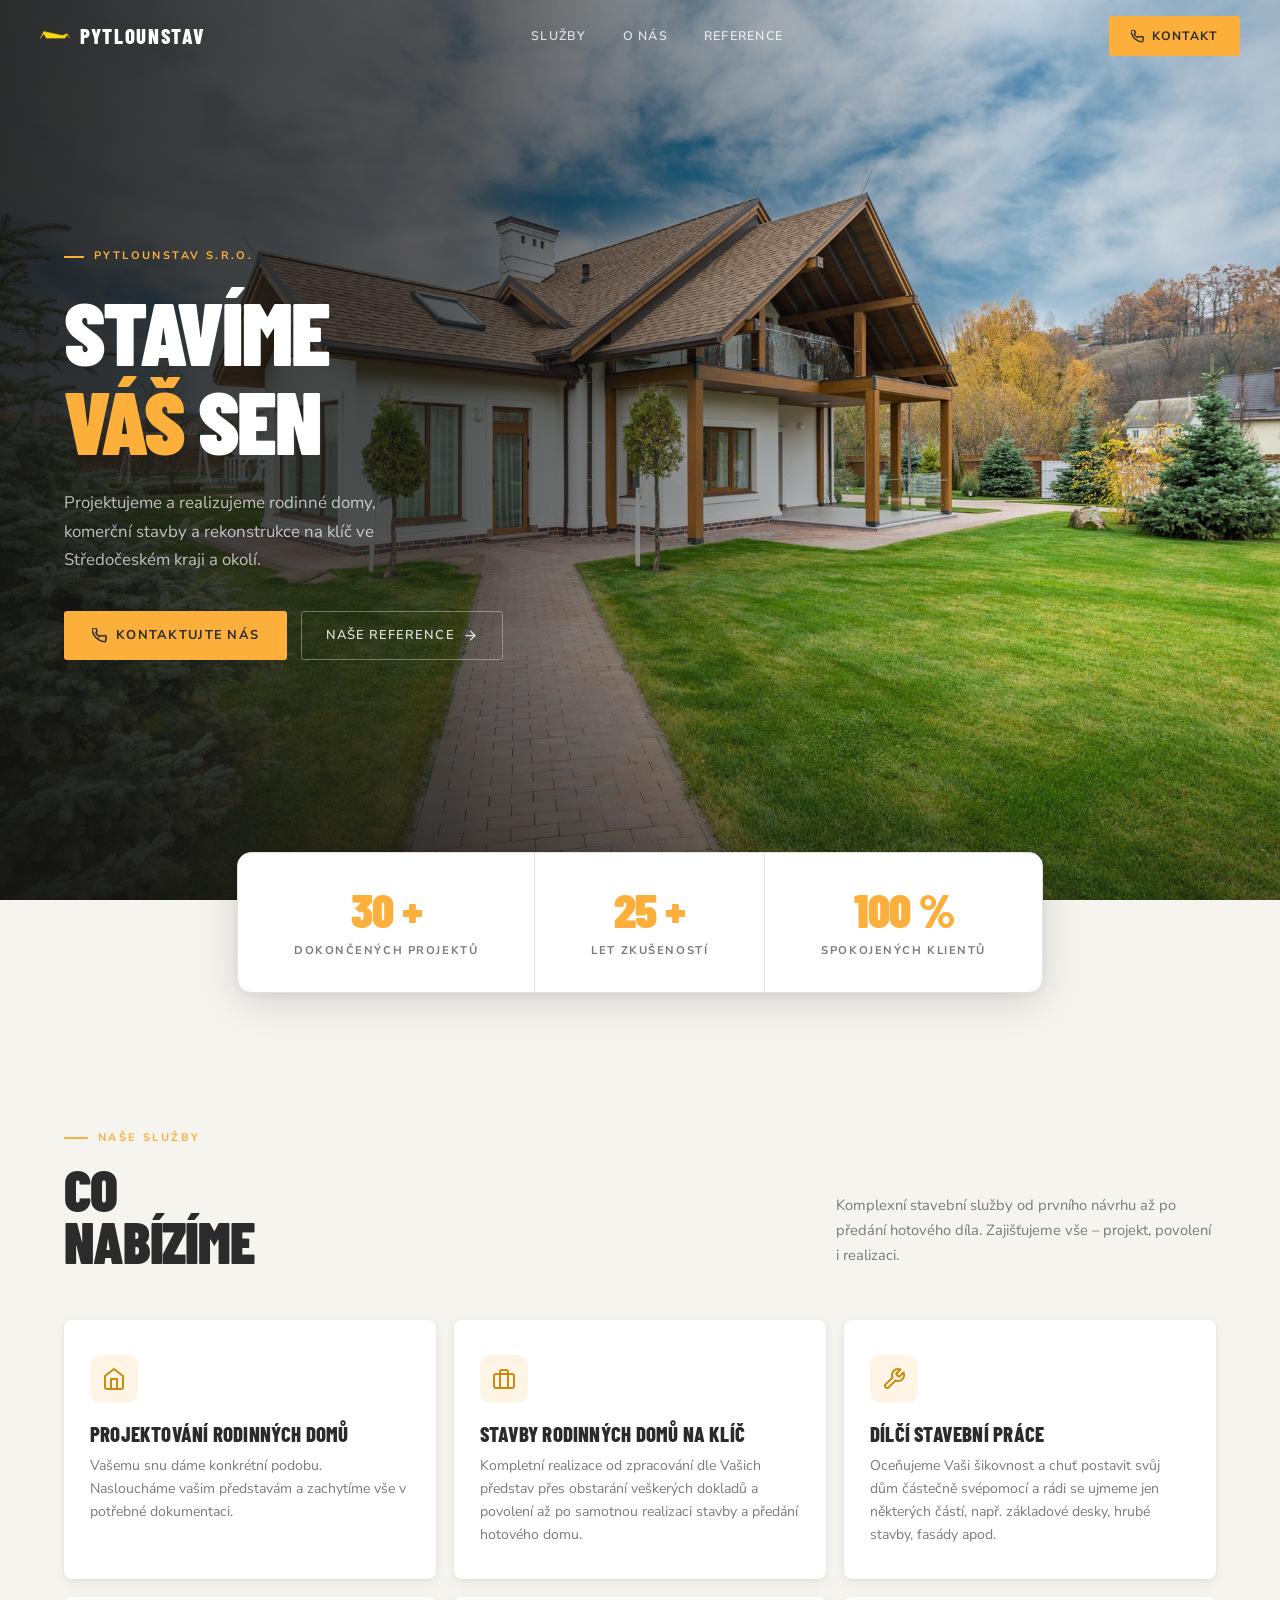
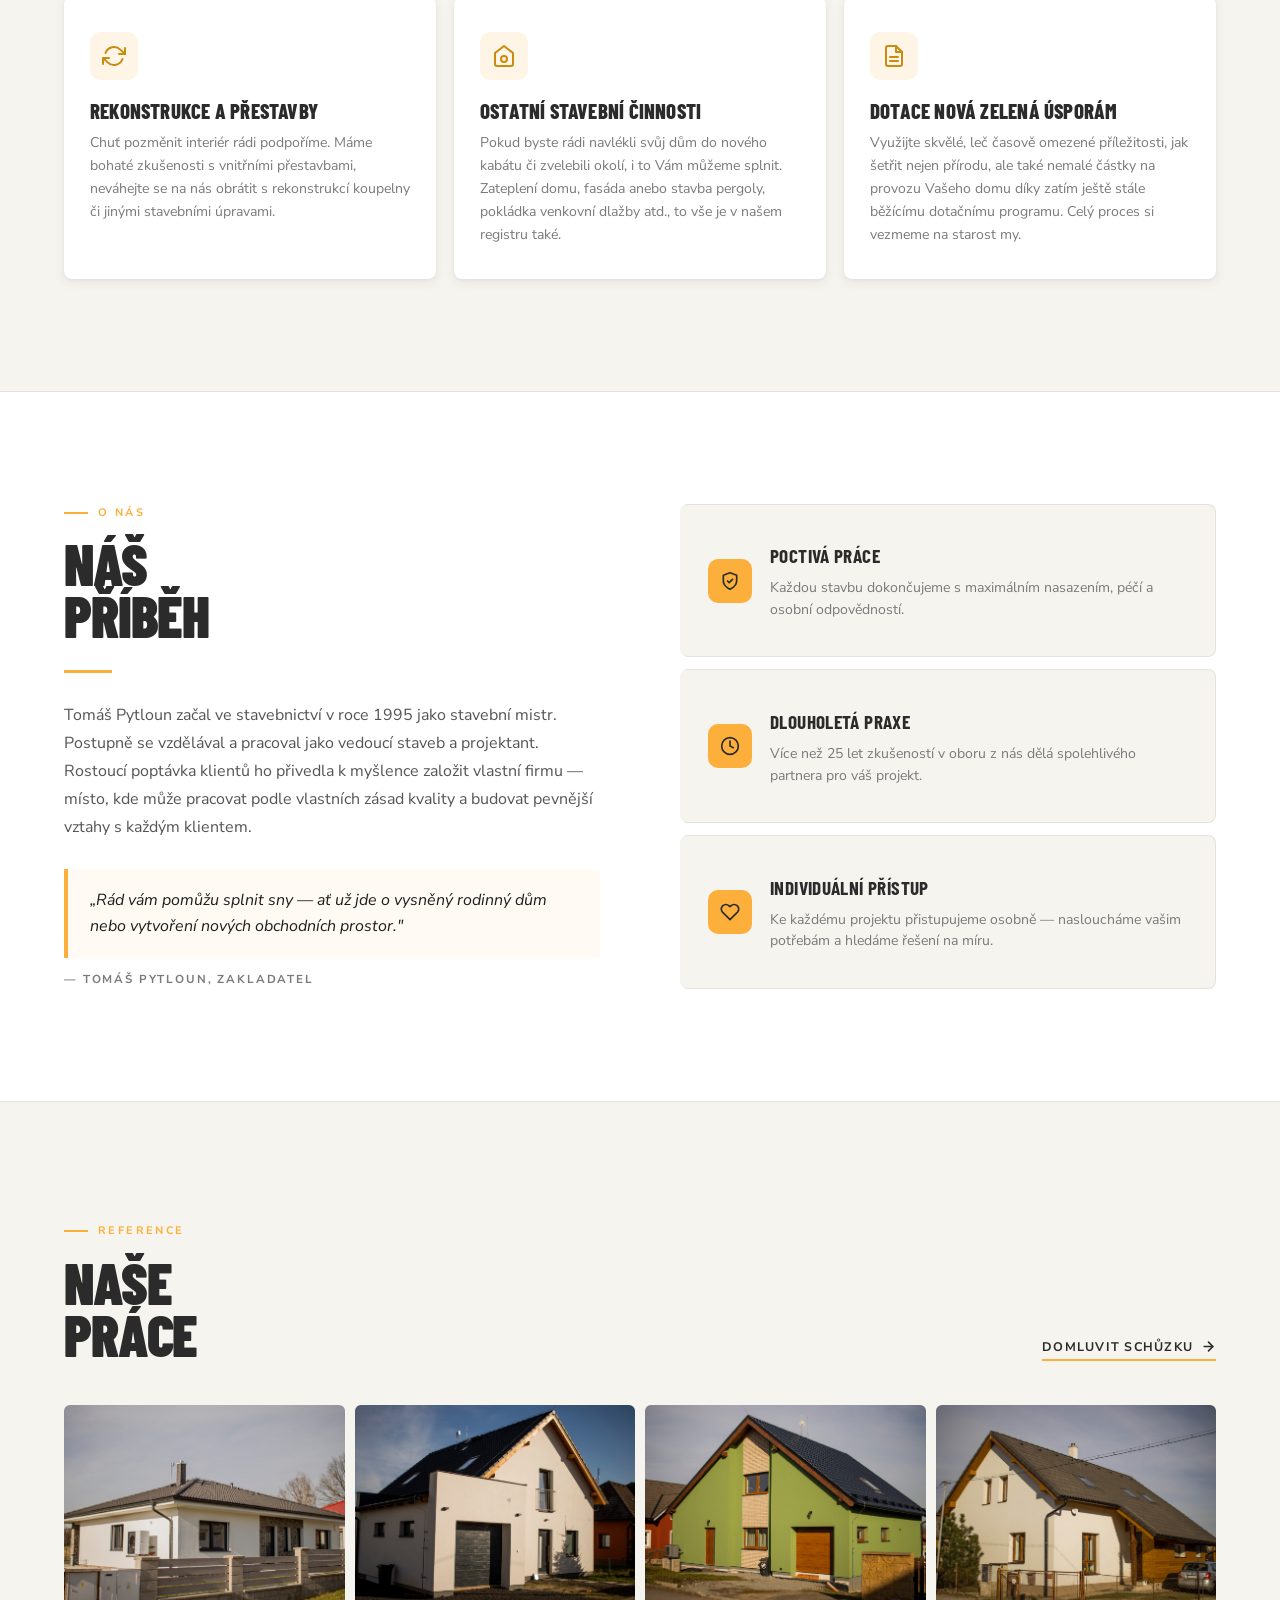
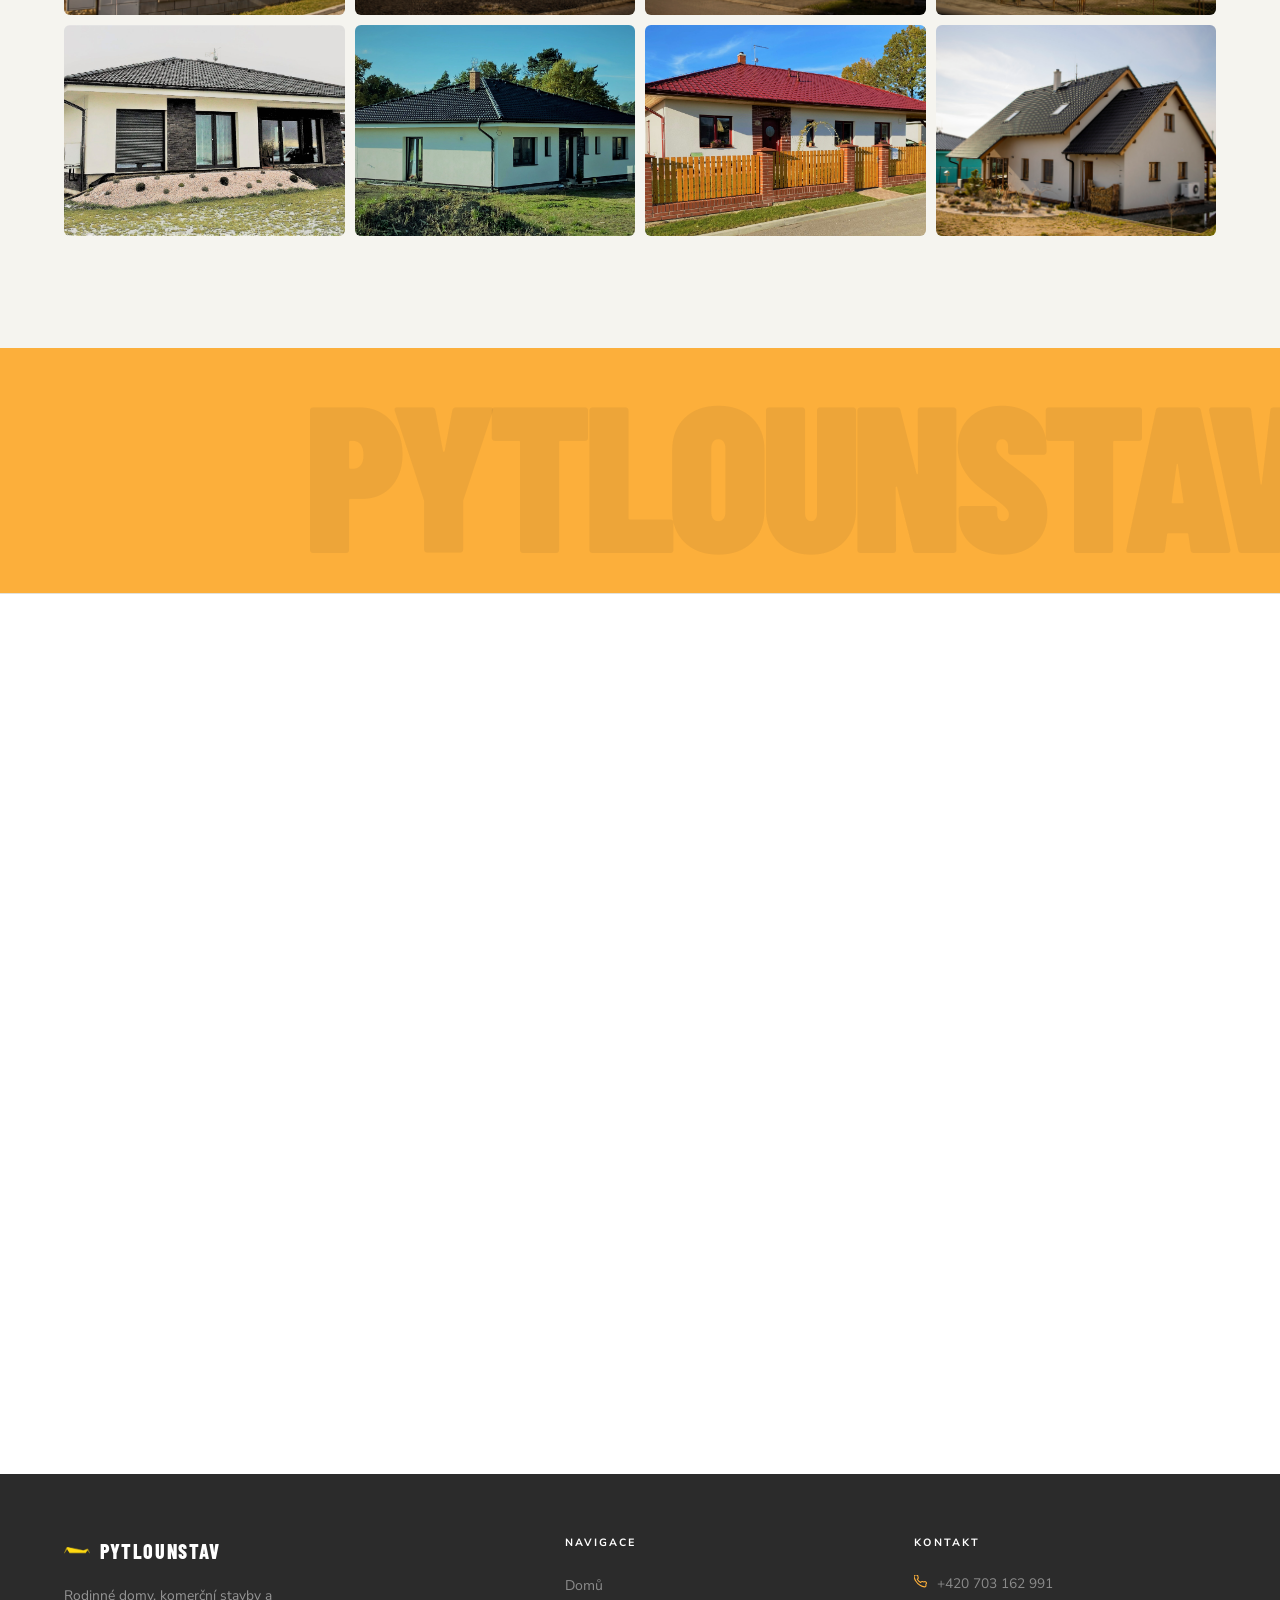
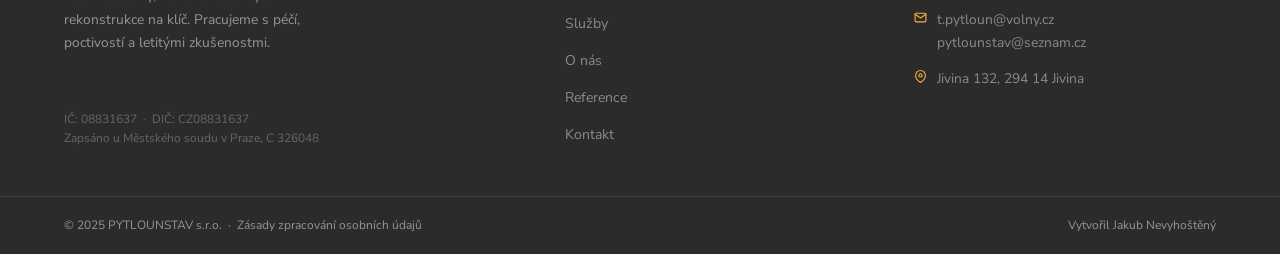
==== commit 85487b7b: "favicon + format-detection meta tag removed within footer ic" ====
--- a/index.html
+++ b/index.html
@@ -3,8 +3,12 @@
 <head>
   <meta charset="UTF-8">
   <meta name="viewport" content="width=device-width, initial-scale=1.0">
+  <meta name="format-detection" content="telephone=no, address=no, email=no">
   <title>PYTLOUNSTAV s.r.o. — Projektujeme a stavíme váš sen</title>
   <meta name="description" content="Rodinné domy, komerční stavby a rekonstrukce na klíč. Zkušenosti od roku 1995. Jivina, Středočeský kraj.">
+  <link rel="icon" type="image/png" sizes="32x32" href="media/logo.png">
+  <link rel="icon" type="image/png" sizes="192x192" href="media/logo.png">
+  <link rel="apple-touch-icon" sizes="180x180" href="media/logo.png">
   <link rel="preconnect" href="https://fonts.googleapis.com">
   <link rel="preconnect" href="https://fonts.gstatic.com" crossorigin>
   <link rel="stylesheet" href="style.css">
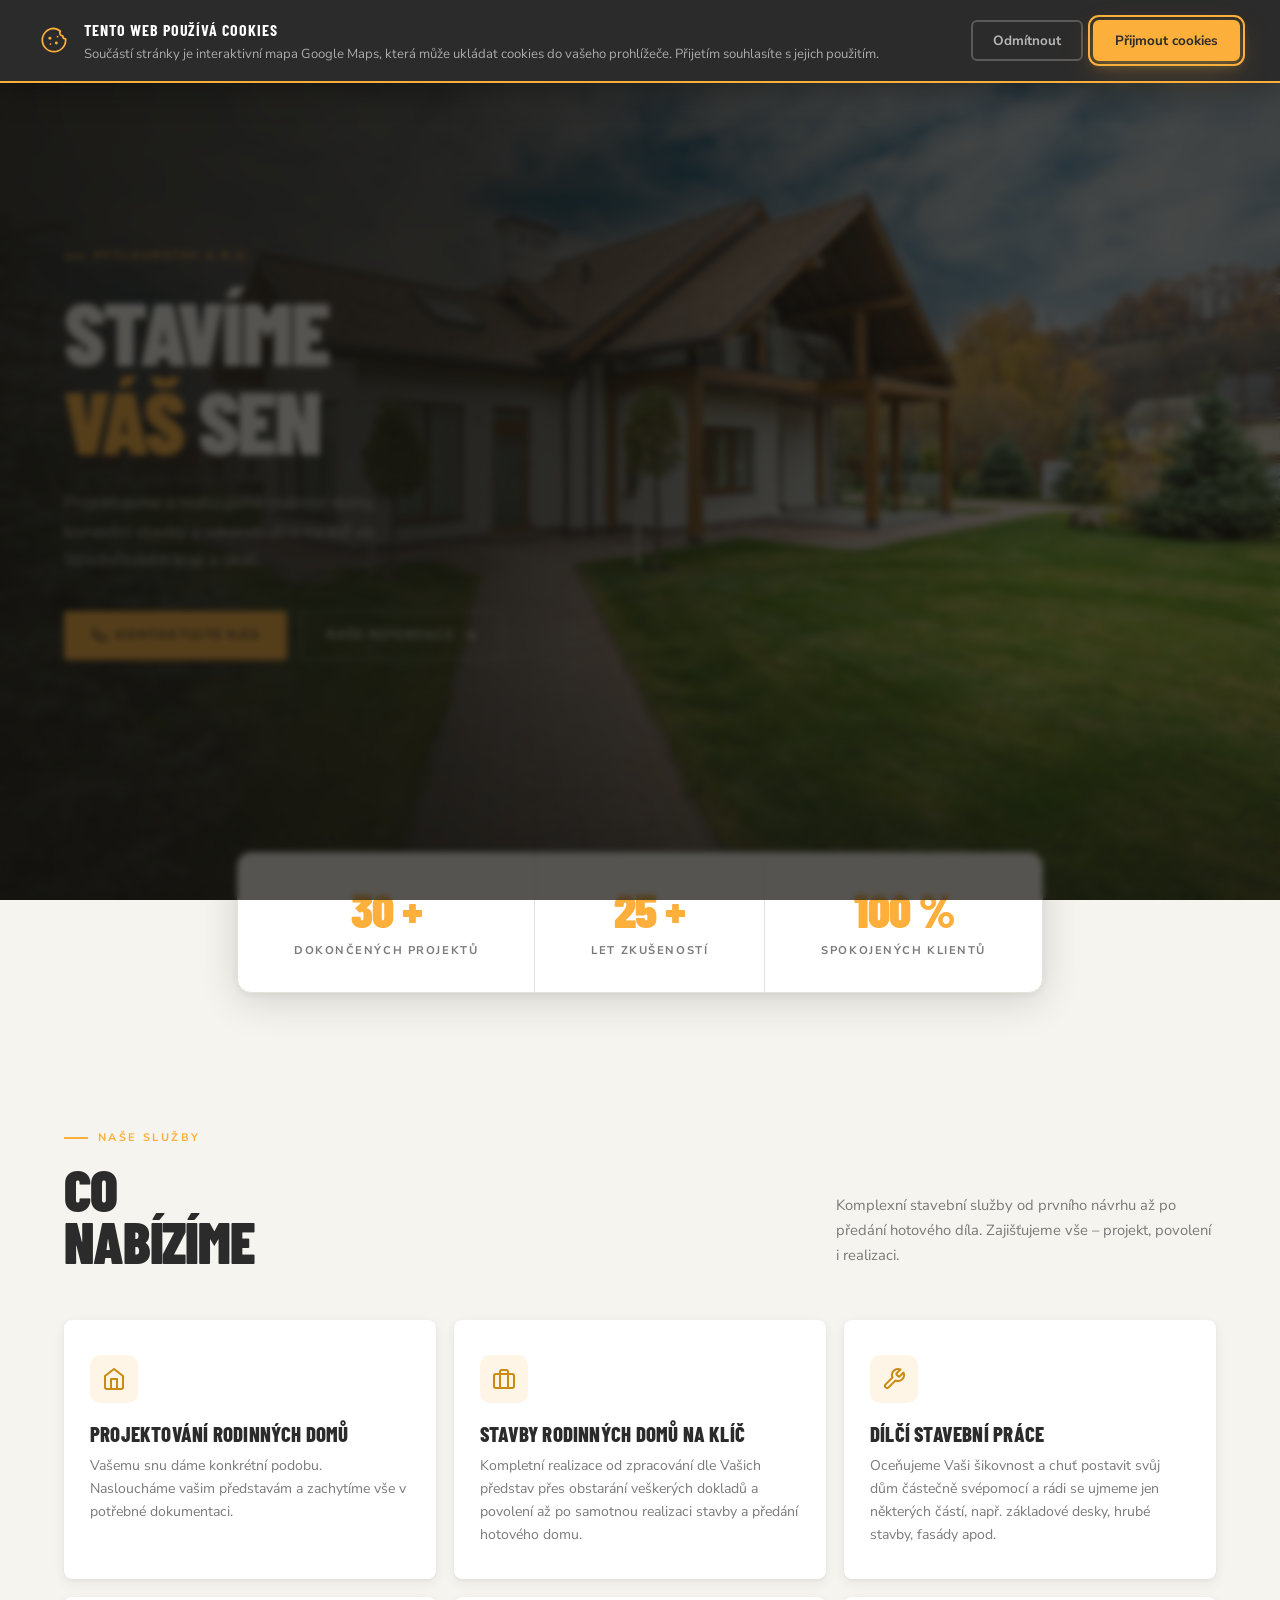
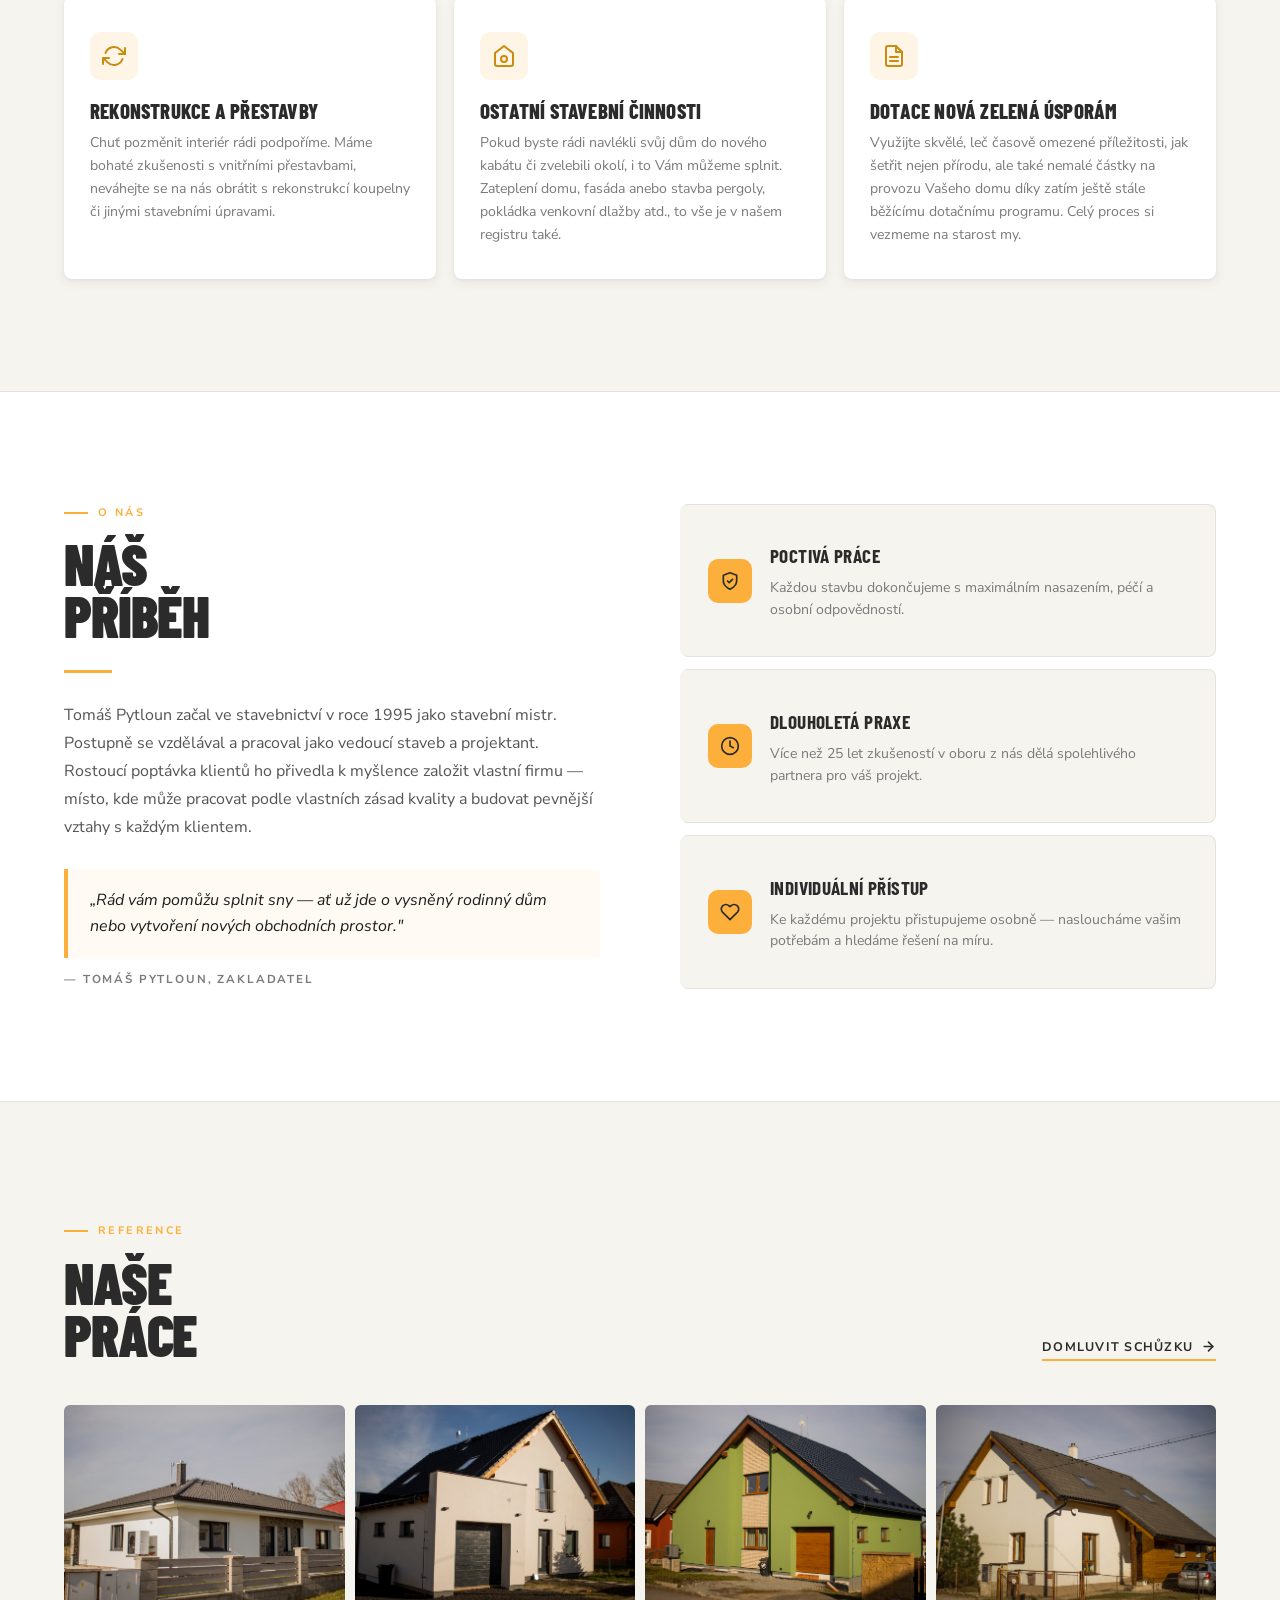
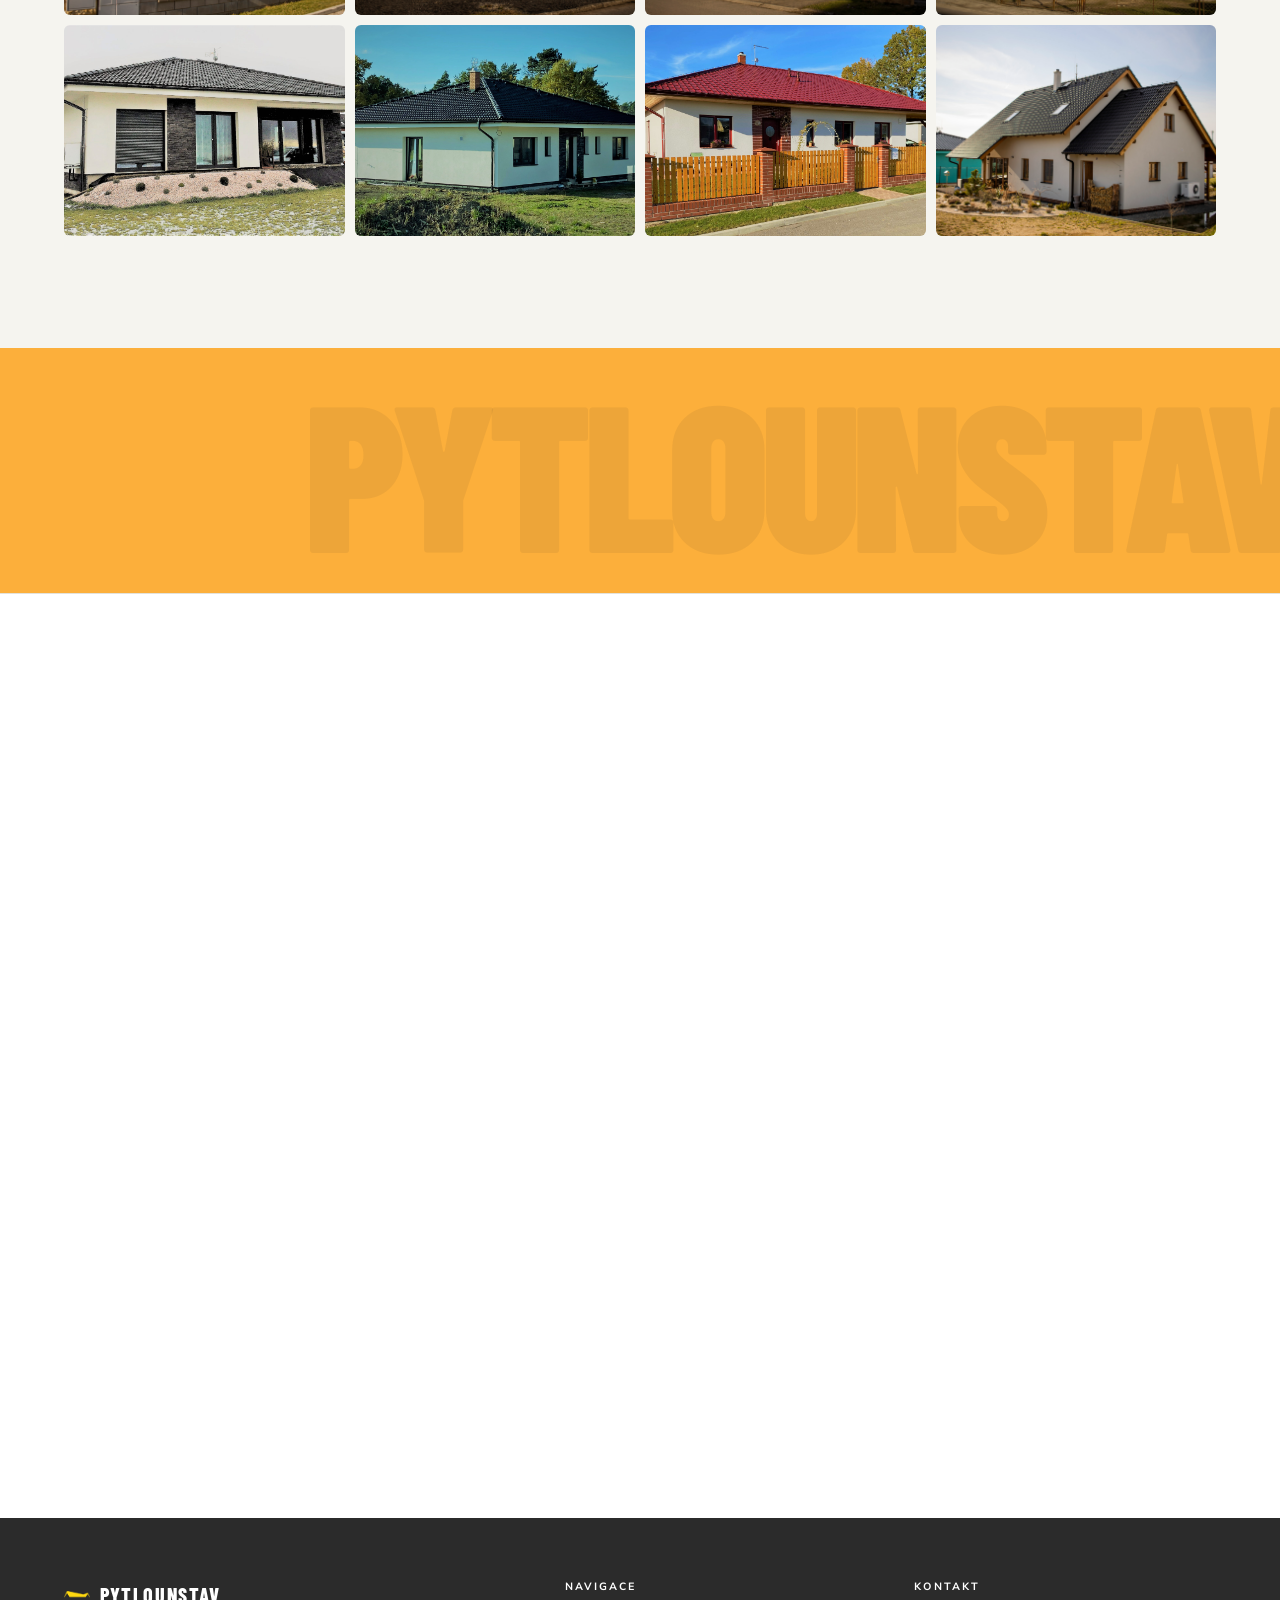
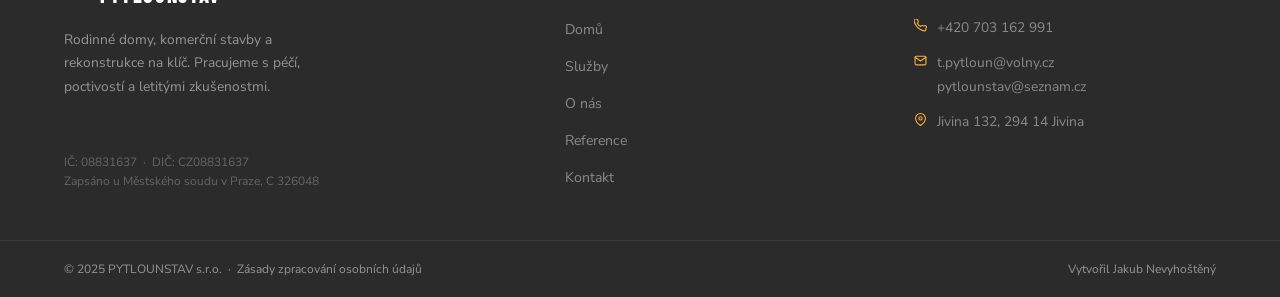
==== commit d3d4ff98: "implement cookie consent banner and functionality for user consent management" ====
--- a/index.html
+++ b/index.html
@@ -15,6 +15,43 @@
 </head>
 <body>
 
+  <!-- ═══════════════ COOKIE CONSENT ══════════════════ -->
+  <div id="cookie-overlay" class="cookie-overlay" aria-hidden="true"></div>
+
+  <div id="cookie-banner" class="cookie-banner" role="dialog" aria-label="Souhlas s cookies" aria-modal="true">
+    <div class="cookie-banner-inner">
+      <div class="cookie-banner-content">
+        <div class="cookie-banner-icon" aria-hidden="true">
+          <svg width="28" height="28" viewBox="0 0 24 24" fill="none" xmlns="http://www.w3.org/2000/svg">
+            <path d="M12 2C6.477 2 2 6.477 2 12s4.477 10 10 10 10-4.477 10-10c0-.34-.017-.676-.05-1.007A2.5 2.5 0 0 1 19.5 8.5a2.5 2.5 0 0 1-2-4A9.96 9.96 0 0 0 12 2z" stroke="currentColor" stroke-width="1.5" stroke-linecap="round" stroke-linejoin="round"/>
+            <circle cx="8.5" cy="10.5" r="1.25" fill="currentColor"/>
+            <circle cx="14" cy="14.5" r="1.25" fill="currentColor"/>
+            <circle cx="9" cy="15.5" r="0.75" fill="currentColor"/>
+            <circle cx="15" cy="9" r="0.75" fill="currentColor"/>
+          </svg>
+        </div>
+        <div class="cookie-banner-text">
+          <strong class="cookie-banner-title">Tento web používá cookies</strong>
+          <p class="cookie-banner-desc">Součástí stránky je interaktivní mapa Google Maps, která může ukládat cookies do vašeho prohlížeče. Přijetím souhlasíte s jejich použitím.</p>
+        </div>
+      </div>
+      <div class="cookie-banner-actions">
+        <button id="cookie-reject" class="cookie-btn cookie-btn-reject" type="button">Odmítnout</button>
+        <button id="cookie-accept" class="cookie-btn cookie-btn-accept" type="button">Přijmout cookies</button>
+      </div>
+    </div>
+  </div>
+
+  <!-- Cookie settings floating button (shown after consent) -->
+  <button id="cookie-settings-btn" class="cookie-settings-btn" type="button" aria-label="Nastavení cookies" hidden>
+    <svg width="20" height="20" viewBox="0 0 24 24" fill="none" xmlns="http://www.w3.org/2000/svg" aria-hidden="true">
+      <path d="M12 2C6.477 2 2 6.477 2 12s4.477 10 10 10 10-4.477 10-10c0-.34-.017-.676-.05-1.007A2.5 2.5 0 0 1 19.5 8.5a2.5 2.5 0 0 1-2-4A9.96 9.96 0 0 0 12 2z" stroke="currentColor" stroke-width="1.5" stroke-linecap="round" stroke-linejoin="round"/>
+      <circle cx="8.5" cy="10.5" r="1.25" fill="currentColor"/>
+      <circle cx="14" cy="14.5" r="1.25" fill="currentColor"/>
+      <circle cx="9" cy="15.5" r="0.75" fill="currentColor"/>
+    </svg>
+  </button>
+
   <!-- ═══════════════ NAVBAR ═════════════════════════ -->
   <nav id="navbar">
     <div class="nav-inner">
@@ -388,14 +425,26 @@
 
       <!-- Right: sticky map -->
       <div class="contact-visual reveal reveal-delay-2">
-        <iframe
-          class="contact-map-iframe"
-          src="https://maps.google.com/maps?q=Jivina+132,+294+14+Jivina,+Czech+Republic&z=16&output=embed"
-          title="Mapa — PYTLOUNSTAV, Jivina"
-          allowfullscreen
-          loading="lazy"
-          referrerpolicy="no-referrer-when-downgrade"
-        ></iframe>
+        <div class="map-wrapper">
+          <iframe
+            id="map-iframe"
+            class="contact-map-iframe"
+            data-src="https://maps.google.com/maps?q=Jivina+132,+294+14+Jivina,+Czech+Republic&z=16&output=embed"
+            title="Mapa — PYTLOUNSTAV, Jivina"
+            allowfullscreen
+            referrerpolicy="no-referrer-when-downgrade"
+            style="display:none"
+          ></iframe>
+          <div id="map-placeholder" class="map-placeholder" style="display:none">
+            <svg width="48" height="48" viewBox="0 0 24 24" fill="none" xmlns="http://www.w3.org/2000/svg" aria-hidden="true">
+              <path d="M12 2C8.13 2 5 5.13 5 9c0 5.25 7 13 7 13s7-7.75 7-13c0-3.87-3.13-7-7-7z" stroke="currentColor" stroke-width="1.4" stroke-linecap="round" stroke-linejoin="round"/>
+              <circle cx="12" cy="9" r="2.5" stroke="currentColor" stroke-width="1.4"/>
+              <line x1="3" y1="3" x2="21" y2="21" stroke="currentColor" stroke-width="1.4" stroke-linecap="round"/>
+            </svg>
+            <p>Pro zobrazení mapy je nutné přijmout cookies.</p>
+            <button type="button" id="map-cookie-accept" class="cookie-btn cookie-btn-accept">Přijmout cookies</button>
+          </div>
+        </div>
       </div>
 
     </div>
--- a/style.css
+++ b/style.css
@@ -1053,25 +1053,15 @@
   position: sticky;
   top: calc(var(--nav-h) + 20px);
   align-self: start;
-  border-radius: 10px;
-  overflow: hidden;
   box-shadow: var(--shadow-card);
-  background: var(--warm-2);
-  border: 1px solid var(--border);
-  /* Loading fallback */
-  min-height: 400px;
-  display: flex;
-  flex-direction: column;
+  border-radius: 12px;
 }
 
 .contact-map-iframe {
   width: 100%;
-  height: calc(100svh - var(--nav-h) - 64px);
-  min-height: 400px;
-  max-height: 700px;
+  height: 100%;
   border: none;
   display: block;
-  flex: 1;
 }
 
 /* ─── FOOTER ─────────────────────────────────────────── */
@@ -1218,7 +1208,7 @@
   .value-card { flex: none; }
   .contact-inner { grid-template-columns: 1fr; gap: 24px; }
   .contact-visual { position: relative; top: 0; }
-  .contact-map-iframe { height: 360px; max-height: 360px; }
+  .map-wrapper { height: 360px; max-height: 360px; }
   .services-header { grid-template-columns: 1fr; }
   .cta-inner { flex-direction: column; align-items: flex-start; gap: 32px; }
   .portfolio-header { flex-direction: column; align-items: flex-start; }
@@ -1324,3 +1314,247 @@
   outline-offset: 3px;
   border-radius: 2px;
 }
+
+/* ═══════════════ COOKIE CONSENT ═════════════════════ */
+
+/* Full-page overlay — blocks all clicks & scroll when banner is pending */
+.cookie-overlay {
+  position: fixed;
+  inset: 0;
+  z-index: 9998;
+  background: rgba(20, 18, 14, 0.72);
+  backdrop-filter: blur(3px);
+  -webkit-backdrop-filter: blur(3px);
+  opacity: 0;
+  transition: opacity 0.3s ease;
+  pointer-events: none;
+}
+
+.cookie-overlay.active {
+  opacity: 1;
+  pointer-events: all;
+}
+
+/* The banner — sits above the overlay at the very top */
+.cookie-banner {
+  position: fixed;
+  top: 0;
+  left: 0;
+  right: 0;
+  z-index: 9999;
+  background: var(--dark);
+  border-bottom: 2px solid var(--yellow);
+  box-shadow: 0 4px 32px rgba(0,0,0,0.36);
+  transform: translateY(-100%);
+  transition: transform 0.35s cubic-bezier(0.34, 1.26, 0.64, 1);
+}
+
+.cookie-banner.active {
+  transform: translateY(0);
+}
+
+.cookie-banner-inner {
+  max-width: 1280px;
+  margin: 0 auto;
+  padding: 16px 40px;
+  display: flex;
+  align-items: center;
+  gap: 24px;
+  flex-wrap: wrap;
+}
+
+.cookie-banner-content {
+  display: flex;
+  align-items: center;
+  gap: 16px;
+  flex: 1;
+  min-width: 0;
+}
+
+.cookie-banner-icon {
+  flex-shrink: 0;
+  color: var(--yellow);
+  display: flex;
+  align-items: center;
+}
+
+.cookie-banner-text {
+  display: flex;
+  flex-direction: column;
+  gap: 2px;
+  min-width: 0;
+}
+
+.cookie-banner-title {
+  font-family: 'Barlow Condensed', sans-serif;
+  font-size: 1rem;
+  font-weight: 700;
+  letter-spacing: 0.06em;
+  text-transform: uppercase;
+  color: var(--white);
+}
+
+.cookie-banner-desc {
+  font-size: 0.82rem;
+  color: rgba(255,255,255,0.6);
+  line-height: 1.5;
+}
+
+.cookie-banner-actions {
+  display: flex;
+  align-items: center;
+  gap: 10px;
+  flex-shrink: 0;
+}
+
+.cookie-btn {
+  display: inline-flex;
+  align-items: center;
+  justify-content: center;
+  padding: 9px 20px;
+  border-radius: 6px;
+  font-family: 'Nunito Sans', sans-serif;
+  font-size: 0.84rem;
+  font-weight: 700;
+  cursor: pointer;
+  border: 2px solid transparent;
+  white-space: nowrap;
+  transition: background 0.2s ease, color 0.2s ease, border-color 0.2s ease, transform 0.15s ease, box-shadow 0.2s ease;
+}
+
+.cookie-btn:active { transform: scale(0.96); }
+
+.cookie-btn-accept {
+  background: var(--yellow);
+  color: var(--dark);
+  border-color: var(--yellow);
+  box-shadow: var(--shadow-yellow);
+}
+
+.cookie-btn-accept:hover {
+  background: #ffc052;
+  border-color: #ffc052;
+}
+
+.cookie-btn-reject {
+  background: transparent;
+  color: rgba(255,255,255,0.65);
+  border-color: rgba(255,255,255,0.22);
+}
+
+.cookie-btn-reject:hover {
+  color: var(--white);
+  border-color: rgba(255,255,255,0.5);
+  background: rgba(255,255,255,0.06);
+}
+
+/* Body scroll lock when banner is pending */
+body.cookie-pending {
+  overflow: hidden;
+}
+
+/* ─── Cookie settings floating button ──────────────── */
+.cookie-settings-btn {
+  position: fixed;
+  bottom: 20px;
+  left: 20px;
+  z-index: 200;
+  width: 44px;
+  height: 44px;
+  border-radius: 50%;
+  background: var(--dark);
+  color: rgba(255,255,255,0.6);
+  border: 1.5px solid rgba(255,255,255,0.14);
+  box-shadow: 0 2px 8px rgba(0,0,0,0.22), 0 8px 20px rgba(0,0,0,0.12);
+  cursor: pointer;
+  display: flex;
+  align-items: center;
+  justify-content: center;
+  opacity: 0;
+  transform: translateY(8px) scale(0.9);
+  transition: opacity 0.3s ease, transform 0.3s ease, background 0.2s ease, color 0.2s ease;
+  pointer-events: none;
+}
+
+.cookie-settings-btn:not([hidden]) {
+  opacity: 1;
+  transform: translateY(0) scale(1);
+  pointer-events: all;
+}
+
+.cookie-settings-btn:hover {
+  background: #3a3a3a;
+  color: var(--yellow);
+  border-color: rgba(252,175,59,0.35);
+}
+
+.cookie-settings-btn:active {
+  transform: scale(0.92);
+}
+
+/* ─── Map wrapper & placeholder ─────────────────────── */
+.map-wrapper {
+  width: 100%;
+  height: calc(100svh - var(--nav-h) - 64px);
+  min-height: 400px;
+  max-height: 700px;
+  border-radius: 12px;
+  overflow: hidden;
+  border: 1px solid var(--border);
+  position: relative;
+}
+
+.map-wrapper .contact-map-iframe {
+  height: 100%;
+  max-height: none;
+  border-radius: 0;
+  border: none;
+}
+
+.map-placeholder {
+  position: absolute;
+  inset: 0;
+  display: flex;
+  flex-direction: column;
+  align-items: center;
+  justify-content: center;
+  gap: 16px;
+  background: var(--warm-2);
+  color: var(--muted);
+  padding: 32px;
+  text-align: center;
+}
+
+.map-placeholder svg {
+  opacity: 0.4;
+}
+
+.map-placeholder p {
+  font-size: 0.92rem;
+  line-height: 1.6;
+  max-width: 240px;
+}
+
+/* Responsive banner */
+@media (max-width: 640px) {
+  .cookie-banner-inner {
+    padding: 14px 20px;
+    flex-direction: column;
+    align-items: flex-start;
+    gap: 14px;
+  }
+
+  .cookie-banner-actions {
+    width: 100%;
+  }
+
+  .cookie-banner-actions .cookie-btn {
+    flex: 1;
+    justify-content: center;
+  }
+
+  .map-wrapper {
+    height: 360px;
+    max-height: 360px;
+  }
+}
